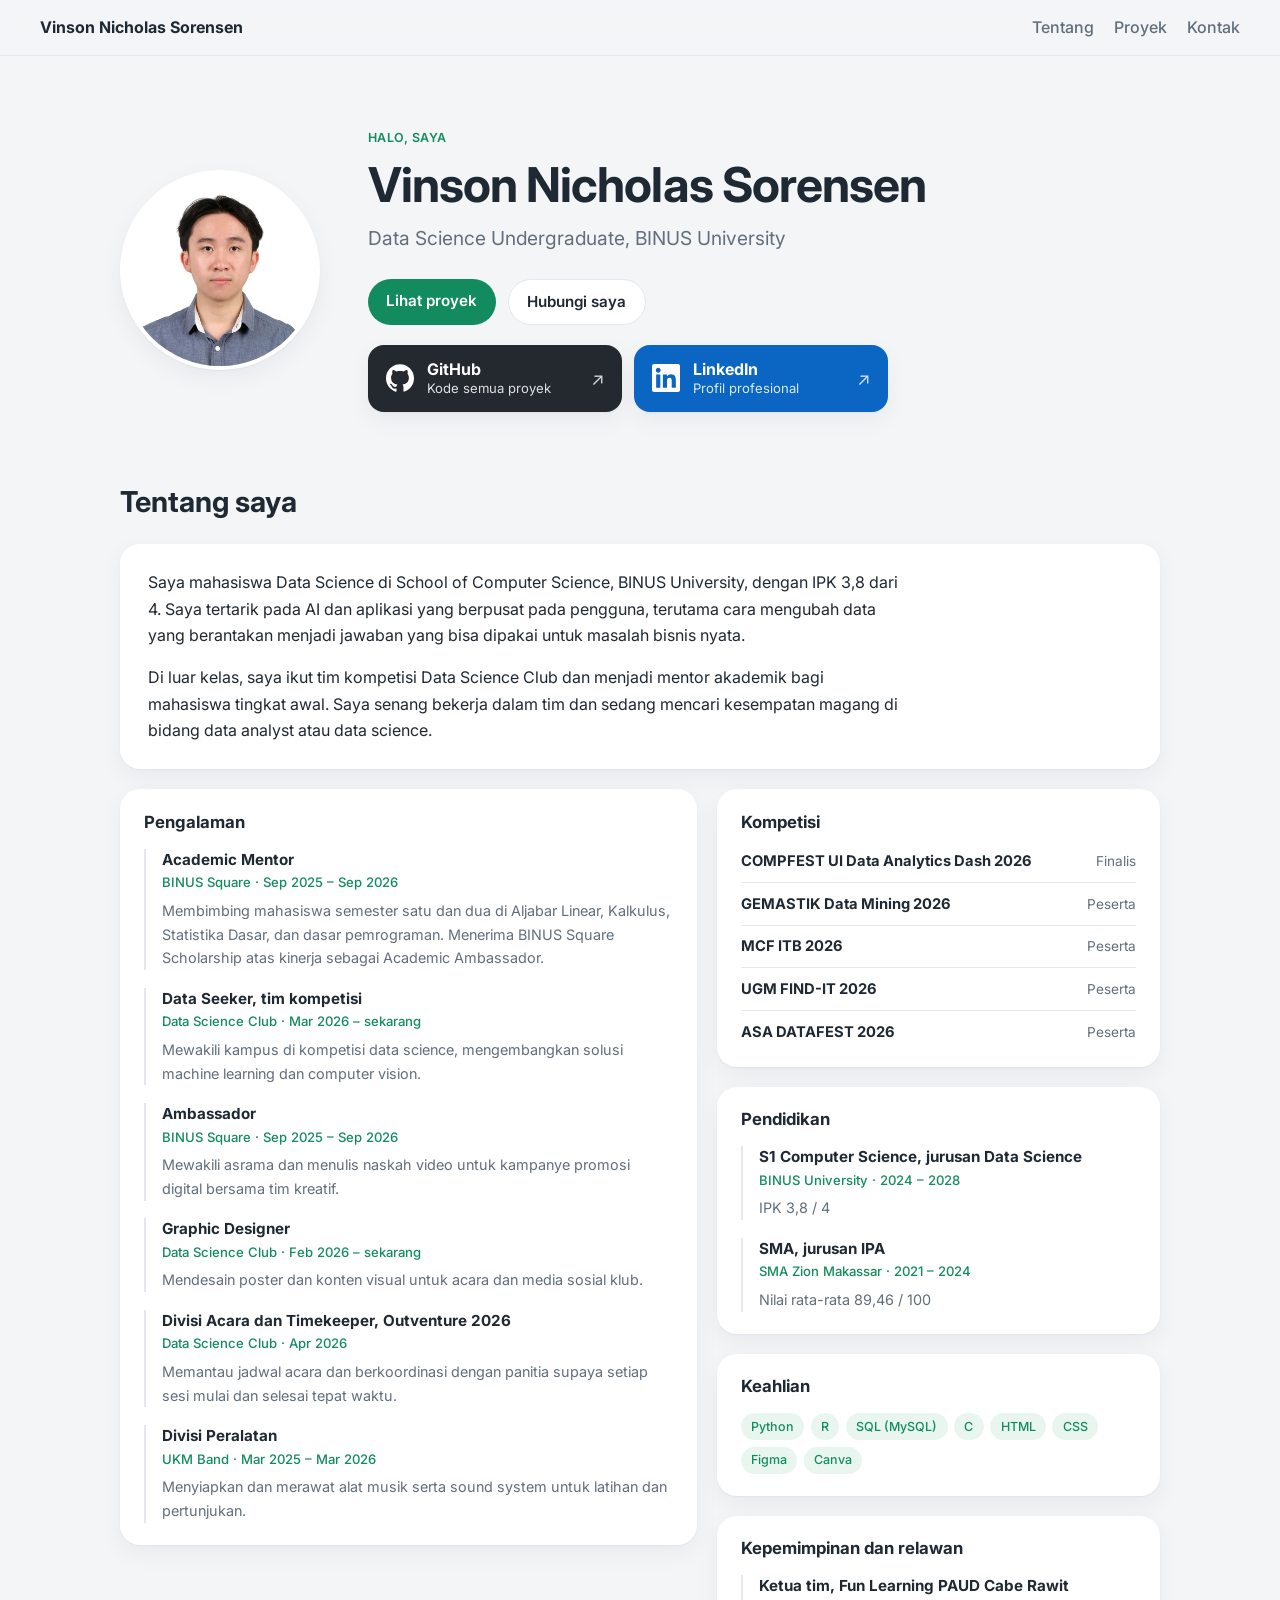
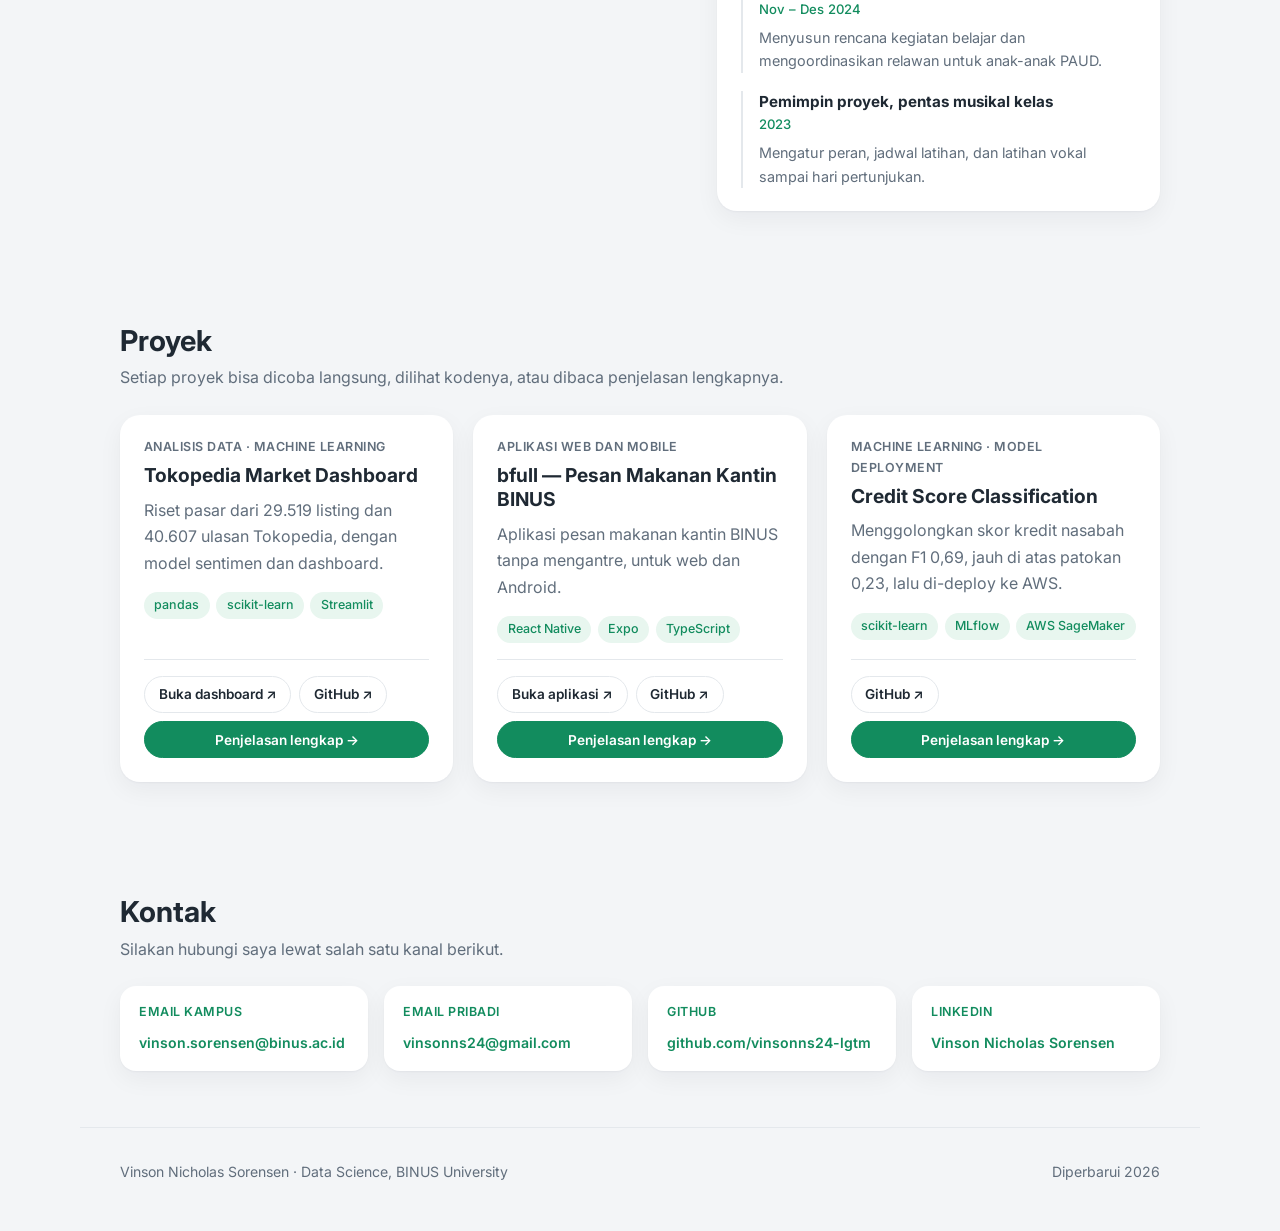
==== index.html @ 8e804954 "Pindahkan Tentang saya ke atas Proyek" ====
<!doctype html>
<html lang="id">
<head>
<meta charset="utf-8">
<meta name="viewport" content="width=device-width, initial-scale=1">
<title>Vinson Nicholas Sorensen — Portofolio Data Science</title>
<meta name="description" content="Portofolio Vinson Nicholas Sorensen, mahasiswa Data Science BINUS University. Kumpulan proyek analisis data, machine learning, dan dashboard.">
<link rel="preconnect" href="https://fonts.googleapis.com">
<link rel="preconnect" href="https://fonts.gstatic.com" crossorigin>
<link href="https://fonts.googleapis.com/css2?family=Inter:wght@400;500;600;700&display=swap" rel="stylesheet">
<link rel="stylesheet" href="styles.css">
</head>
<body>

<a class="lewati" href="#konten">Lewati ke konten utama</a>

<header class="header">
  <a class="header-nama" href="#konten">Vinson Nicholas Sorensen</a>
  <nav class="header-menu" aria-label="Menu utama">
    <a href="#tentang">Tentang</a>
    <a href="#proyek">Proyek</a>
    <a href="#kontak">Kontak</a>
  </nav>
  <!-- Kedua tombol ini muncul sendiri begitu file PDF-nya ada di folder assets.
       Selama filenya belum ada, tombolnya disembunyikan supaya tidak mengarah ke halaman error. -->
  <a class="tombol tombol-garis" data-cek-file href="assets/cv-vinson-nicholas-sorensen.pdf" download hidden>
    Unduh CV
  </a>
  <a class="tombol tombol-garis" data-cek-file href="assets/portofolio-vinson-nicholas-sorensen.pdf" download hidden>
    Unduh portofolio PDF
  </a>
</header>

<main id="konten">

  <section class="hero">
    <!-- Foto disimpan sebagai assets/foto-profil.jpg. Kalau filenya belum ada, gambar placeholder yang tampil. -->
    <img class="foto" src="assets/foto-profil.jpg" alt="Foto profil Vinson Nicholas Sorensen" width="200" height="200"
         onerror="this.onerror=null; this.src='assets/foto-profil.svg';">

    <div class="hero-teks">
      <p class="label-kecil">Halo, saya</p>
      <h1>Vinson Nicholas Sorensen</h1>
      <p class="hero-peran">Data Science Undergraduate, BINUS University</p>

      <div class="hero-aksi">
        <a class="tombol tombol-utama" href="#proyek">Lihat proyek</a>
        <a class="tombol tombol-garis" href="#kontak">Hubungi saya</a>
      </div>

      <div class="profil-sosial">
        <a class="sosial sosial-github" href="https://github.com/vinsonns24-lgtm" target="_blank" rel="noopener">
          <svg viewBox="0 0 24 24" aria-hidden="true"><path d="M12 .297c-6.63 0-12 5.373-12 12 0 5.303 3.438 9.8 8.205 11.385.6.113.82-.258.82-.577 0-.285-.01-1.04-.015-2.04-3.338.724-4.042-1.61-4.042-1.61C4.422 18.07 3.633 17.7 3.633 17.7c-1.087-.744.084-.729.084-.729 1.205.084 1.838 1.236 1.838 1.236 1.07 1.835 2.809 1.305 3.495.998.108-.776.417-1.305.76-1.605-2.665-.3-5.466-1.332-5.466-5.93 0-1.31.465-2.38 1.235-3.22-.135-.303-.54-1.523.105-3.176 0 0 1.005-.322 3.3 1.23.96-.267 1.98-.399 3-.405 1.02.006 2.04.138 3 .405 2.28-1.552 3.285-1.23 3.285-1.23.645 1.653.24 2.873.12 3.176.765.84 1.23 1.91 1.23 3.22 0 4.61-2.805 5.625-5.475 5.92.42.36.81 1.096.81 2.22 0 1.606-.015 2.896-.015 3.286 0 .315.21.69.825.57C20.565 22.092 24 17.592 24 12.297c0-6.627-5.373-12-12-12"/></svg>
          <span class="sosial-teks">
            <strong>GitHub</strong>
            <span>Kode semua proyek</span>
          </span>
          <span class="sosial-panah" aria-hidden="true">↗</span>
        </a>
        <a class="sosial sosial-linkedin" href="https://www.linkedin.com/in/vinson-nicholas-sorensen-231737326" target="_blank" rel="noopener">
          <svg viewBox="0 0 24 24" aria-hidden="true"><path d="M20.447 20.452h-3.554v-5.569c0-1.328-.027-3.037-1.852-3.037-1.853 0-2.136 1.445-2.136 2.939v5.667H9.351V9h3.414v1.561h.046c.477-.9 1.637-1.85 3.37-1.85 3.601 0 4.267 2.37 4.267 5.455v6.286zM5.337 7.433c-1.144 0-2.063-.926-2.063-2.065 0-1.138.92-2.063 2.063-2.063 1.14 0 2.064.925 2.064 2.063 0 1.139-.925 2.065-2.064 2.065zm1.782 13.019H3.555V9h3.564v11.452zM22.225 0H1.771C.792 0 0 .774 0 1.729v20.542C0 23.227.792 24 1.771 24h20.451C23.2 24 24 23.227 24 22.271V1.729C24 .774 23.2 0 22.222 0h.003z"/></svg>
          <span class="sosial-teks">
            <strong>LinkedIn</strong>
            <span>Profil profesional</span>
          </span>
          <span class="sosial-panah" aria-hidden="true">↗</span>
        </a>
      </div>
    </div>
  </section>

  <section id="tentang" class="bagian">
    <div class="bagian-judul">
      <h2>Tentang saya</h2>
    </div>
    <div class="tentang">
      <p>
        Saya mahasiswa Data Science di School of Computer Science, BINUS University, dengan IPK 3,8 dari 4.
        Saya tertarik pada AI dan aplikasi yang berpusat pada pengguna, terutama cara mengubah data yang
        berantakan menjadi jawaban yang bisa dipakai untuk masalah bisnis nyata.
      </p>
      <p>
        Di luar kelas, saya ikut tim kompetisi Data Science Club dan menjadi mentor akademik bagi mahasiswa
        tingkat awal. Saya senang bekerja dalam tim dan sedang mencari kesempatan magang di bidang
        data analyst atau data science.
      </p>
    </div>

    <div class="profil-grid">

      <div class="profil-blok">
        <h3>Pengalaman</h3>
        <ul class="riwayat">
          <li>
            <strong>Academic Mentor</strong>
            <span class="riwayat-tempat">BINUS Square · Sep 2025 – Sep 2026</span>
            <p>Membimbing mahasiswa semester satu dan dua di Aljabar Linear, Kalkulus, Statistika Dasar, dan dasar pemrograman. Menerima BINUS Square Scholarship atas kinerja sebagai Academic Ambassador.</p>
          </li>
          <li>
            <strong>Data Seeker, tim kompetisi</strong>
            <span class="riwayat-tempat">Data Science Club · Mar 2026 – sekarang</span>
            <p>Mewakili kampus di kompetisi data science, mengembangkan solusi machine learning dan computer vision.</p>
          </li>
          <li>
            <strong>Ambassador</strong>
            <span class="riwayat-tempat">BINUS Square · Sep 2025 – Sep 2026</span>
            <p>Mewakili asrama dan menulis naskah video untuk kampanye promosi digital bersama tim kreatif.</p>
          </li>
          <li>
            <strong>Graphic Designer</strong>
            <span class="riwayat-tempat">Data Science Club · Feb 2026 – sekarang</span>
            <p>Mendesain poster dan konten visual untuk acara dan media sosial klub.</p>
          </li>
          <li>
            <strong>Divisi Acara dan Timekeeper, Outventure 2026</strong>
            <span class="riwayat-tempat">Data Science Club · Apr 2026</span>
            <p>Memantau jadwal acara dan berkoordinasi dengan panitia supaya setiap sesi mulai dan selesai tepat waktu.</p>
          </li>
          <li>
            <strong>Divisi Peralatan</strong>
            <span class="riwayat-tempat">UKM Band · Mar 2025 – Mar 2026</span>
            <p>Menyiapkan dan merawat alat musik serta sound system untuk latihan dan pertunjukan.</p>
          </li>
        </ul>
      </div>

      <div class="profil-kolom">

        <div class="profil-blok">
          <h3>Kompetisi</h3>
          <ul class="daftar-ringkas">
            <li><strong>COMPFEST UI Data Analytics Dash 2026</strong><span>Finalis</span></li>
            <li><strong>GEMASTIK Data Mining 2026</strong><span>Peserta</span></li>
            <li><strong>MCF ITB 2026</strong><span>Peserta</span></li>
            <li><strong>UGM FIND-IT 2026</strong><span>Peserta</span></li>
            <li><strong>ASA DATAFEST 2026</strong><span>Peserta</span></li>
          </ul>
        </div>

        <div class="profil-blok">
          <h3>Pendidikan</h3>
          <ul class="riwayat">
            <li>
              <strong>S1 Computer Science, jurusan Data Science</strong>
              <span class="riwayat-tempat">BINUS University · 2024 – 2028</span>
              <p>IPK 3,8 / 4</p>
            </li>
            <li>
              <strong>SMA, jurusan IPA</strong>
              <span class="riwayat-tempat">SMA Zion Makassar · 2021 – 2024</span>
              <p>Nilai rata-rata 89,46 / 100</p>
            </li>
          </ul>
        </div>

        <div class="profil-blok">
          <h3>Keahlian</h3>
          <ul class="tag">
            <li>Python</li><li>R</li><li>SQL (MySQL)</li><li>C</li><li>HTML</li><li>CSS</li><li>Figma</li><li>Canva</li>
          </ul>
        </div>

        <div class="profil-blok">
          <h3>Kepemimpinan dan relawan</h3>
          <ul class="riwayat">
            <li>
              <strong>Ketua tim, Fun Learning PAUD Cabe Rawit</strong>
              <span class="riwayat-tempat">Nov – Des 2024</span>
              <p>Menyusun rencana kegiatan belajar dan mengoordinasikan relawan untuk anak-anak PAUD.</p>
            </li>
            <li>
              <strong>Pemimpin proyek, pentas musikal kelas</strong>
              <span class="riwayat-tempat">2023</span>
              <p>Mengatur peran, jadwal latihan, dan latihan vokal sampai hari pertunjukan.</p>
            </li>
          </ul>
        </div>

      </div>
    </div>
  </section>

  <section id="proyek" class="bagian">
    <div class="bagian-judul">
      <h2>Proyek</h2>
      <p>Setiap proyek bisa dicoba langsung, dilihat kodenya, atau dibaca penjelasan lengkapnya.</p>
    </div>

    <div class="kartu-grid">

      <article class="kartu">
        <p class="label-kecil">Analisis data · Machine learning</p>
        <h3><a href="proyek/tokopedia.html">Tokopedia Market Dashboard</a></h3>
        <p>Riset pasar dari 29.519 listing dan 40.607 ulasan Tokopedia, dengan model sentimen dan dashboard.</p>
        <ul class="tag">
          <li>pandas</li><li>scikit-learn</li><li>Streamlit</li>
        </ul>
        <ul class="kartu-aksi">
          <li><a href="https://tokopedia-market-dashboard.streamlit.app/" target="_blank" rel="noopener">Buka dashboard ↗</a></li>
          <li><a href="https://github.com/vinsonns24-lgtm/Tokopedia-Market-Dashboard" target="_blank" rel="noopener">GitHub ↗</a></li>
          <li><a class="aksi-detail" href="proyek/tokopedia.html">Penjelasan lengkap →</a></li>
        </ul>
      </article>

      <article class="kartu">
        <p class="label-kecil">Aplikasi web dan mobile</p>
        <h3><a href="proyek/bfull.html">bfull — Pesan Makanan Kantin BINUS</a></h3>
        <p>Aplikasi pesan makanan kantin BINUS tanpa mengantre, untuk web dan Android.</p>
        <ul class="tag">
          <li>React Native</li><li>Expo</li><li>TypeScript</li>
        </ul>
        <ul class="kartu-aksi">
          <li><a href="https://bfull-master.vercel.app/" target="_blank" rel="noopener">Buka aplikasi ↗</a></li>
          <li><a href="https://github.com/vinsonns24-lgtm/bfull-master" target="_blank" rel="noopener">GitHub ↗</a></li>
          <li><a class="aksi-detail" href="proyek/bfull.html">Penjelasan lengkap →</a></li>
        </ul>
      </article>

      <article class="kartu">
        <p class="label-kecil">Machine learning · Model deployment</p>
        <h3><a href="proyek/credit-score.html">Credit Score Classification</a></h3>
        <p>Menggolongkan skor kredit nasabah dengan F1 0,69, jauh di atas patokan 0,23, lalu di-deploy ke AWS.</p>
        <ul class="tag">
          <li>scikit-learn</li><li>MLflow</li><li>AWS SageMaker</li>
        </ul>
        <!-- Belum ada demo online. Kalau nanti ada, tambahkan <li> "Buka aplikasi ↗" di urutan pertama. -->
        <ul class="kartu-aksi">
          <li><a href="https://github.com/vinsonns24-lgtm/credit-score-classification" target="_blank" rel="noopener">GitHub ↗</a></li>
          <li><a class="aksi-detail" href="proyek/credit-score.html">Penjelasan lengkap →</a></li>
        </ul>
      </article>

    </div>
  </section>

  <section id="kontak" class="bagian">
    <div class="bagian-judul">
      <h2>Kontak</h2>
      <p>Silakan hubungi saya lewat salah satu kanal berikut.</p>
    </div>
    <ul class="kontak-daftar">
      <li>
        <span class="label-kecil">Email kampus</span>
        <a href="mailto:vinson.sorensen@binus.ac.id">vinson.sorensen@binus.ac.id</a>
      </li>
      <li>
        <span class="label-kecil">Email pribadi</span>
        <a href="mailto:vinsonns24@gmail.com">vinsonns24@gmail.com</a>
      </li>
      <li>
        <span class="label-kecil">GitHub</span>
        <a href="https://github.com/vinsonns24-lgtm" target="_blank" rel="noopener">github.com/vinsonns24-lgtm</a>
      </li>
      <li>
        <span class="label-kecil">LinkedIn</span>
        <a href="https://www.linkedin.com/in/vinson-nicholas-sorensen-231737326" target="_blank" rel="noopener">Vinson Nicholas Sorensen</a>
      </li>
    </ul>
  </section>

</main>

<footer class="footer">
  <p>Vinson Nicholas Sorensen · Data Science, BINUS University</p>
  <p>Diperbarui <span id="tahun">2026</span></p>
</footer>

<script src="script.js"></script>
</body>
</html>
---- styles.css ----
:root {
  --hijau: #1baf7a;
  --hijau-tua: #128c5e;
  --latar: #f3f5f7;
  --kartu: #ffffff;
  --teks: #1f2933;
  --teks-lembut: #616e7c;
  --garis: #e4e8ec;
  --bayangan: 0 1px 2px rgba(16, 24, 40, 0.04), 0 8px 24px rgba(16, 24, 40, 0.05);
  --lebar: 1120px;
}

* { box-sizing: border-box; }

/* Atribut hidden harus mengalahkan display dari kelas, misalnya pada tombol unduh */
[hidden] { display: none !important; }

body {
  margin: 0;
  background: var(--latar);
  color: var(--teks);
  font-family: Inter, system-ui, -apple-system, "Segoe UI", sans-serif;
  font-size: 16px;
  line-height: 1.65;
  -webkit-font-smoothing: antialiased;
}

h1, h2, h3 { line-height: 1.25; margin: 0; overflow-wrap: break-word; }
p { margin: 0 0 1rem; }
img { max-width: 100%; display: block; }

a { color: var(--hijau-tua); }
a:focus-visible,
.tombol:focus-visible { outline: 3px solid var(--hijau); outline-offset: 3px; border-radius: 6px; }

.lewati {
  position: absolute;
  left: -9999px;
  background: var(--kartu);
  padding: 0.6rem 1rem;
  border-radius: 999px;
}
.lewati:focus { left: 1rem; top: 1rem; z-index: 10; }

.label-kecil {
  font-size: 0.78rem;
  font-weight: 600;
  letter-spacing: 0.04em;
  text-transform: uppercase;
  color: var(--hijau-tua);
  margin: 0 0 0.35rem;
}

/* ---------------------------------------------------------------- header */
.header {
  position: sticky;
  top: 0;
  z-index: 5;
  display: flex;
  flex-wrap: wrap;
  align-items: center;
  gap: 1rem;
  padding: 0.9rem clamp(1rem, 4vw, 2.5rem);
  background: rgba(243, 245, 247, 0.88);
  backdrop-filter: blur(8px);
  border-bottom: 1px solid var(--garis);
}

.header-nama {
  font-weight: 700;
  text-decoration: none;
  color: var(--teks);
  margin-right: auto;
}

.header-menu { display: flex; gap: 1.25rem; }
.header-menu a {
  color: var(--teks-lembut);
  text-decoration: none;
  font-weight: 500;
}
.header-menu a:hover { color: var(--hijau-tua); }

/* ---------------------------------------------------------------- tombol */
.tombol {
  display: inline-block;
  padding: 0.6rem 1.15rem;
  border-radius: 999px;
  font-weight: 600;
  font-size: 0.95rem;
  text-decoration: none;
  transition: transform 0.15s ease, background 0.15s ease;
}
.tombol:hover { transform: translateY(-1px); }

.tombol-utama { background: var(--hijau-tua); color: #ffffff; }
.tombol-utama:hover { background: #0f7850; }

.tombol-garis {
  background: var(--kartu);
  color: var(--teks);
  border: 1px solid var(--garis);
}
.tombol-garis:hover { border-color: var(--hijau); color: var(--hijau-tua); }

/* ---------------------------------------------------------------- hero */
/* Foto di kiri, perkenalan singkat dan tautan di kanan */
.hero {
  max-width: var(--lebar);
  margin: 0 auto;
  padding: clamp(2.5rem, 6vw, 4.5rem) clamp(1rem, 4vw, 2.5rem) 1rem;
  display: grid;
  grid-template-columns: auto minmax(0, 1fr);
  gap: clamp(1.5rem, 4vw, 3rem);
  align-items: center;
}

.hero h1 {
  font-size: clamp(2rem, 4.5vw, 3rem);
  letter-spacing: -0.02em;
}
.hero .label-kecil { margin-bottom: 0.4rem; }

.hero-peran {
  font-size: clamp(1.05rem, 2vw, 1.2rem);
  color: var(--teks-lembut);
  margin: 0.5rem 0 1.5rem;
}

/* Dipakai di pembuka halaman detail proyek */
.paragraf-besar {
  font-size: 1.05rem;
  color: var(--teks-lembut);
  max-width: 46ch;
}

.hero-aksi { display: flex; flex-wrap: wrap; gap: 0.75rem; margin-bottom: 1.25rem; }

/* Foto kecil dan bulat. object-position menjaga wajah tetap di tengah lingkaran
   untuk foto potret yang kepalanya ada di sepertiga atas. */
.foto {
  width: 200px;
  height: auto;
  aspect-ratio: 1 / 1;
  object-fit: cover;
  object-position: 50% 10%;
  border-radius: 50%;
  border: 4px solid var(--kartu);
  background: var(--kartu);
  box-shadow: var(--bayangan);
}

/* Kartu GitHub dan LinkedIn dengan warna khas masing-masing */
.profil-sosial {
  display: grid;
  grid-template-columns: repeat(auto-fit, minmax(min(100%, 220px), 1fr));
  gap: 0.75rem;
  max-width: 520px;
}
.sosial {
  display: flex;
  align-items: center;
  gap: 0.85rem;
  padding: 0.9rem 1.1rem;
  border-radius: 16px;
  color: #ffffff;
  text-decoration: none;
  box-shadow: var(--bayangan);
  transition: transform 0.15s ease, filter 0.15s ease;
}
.sosial:hover { transform: translateY(-2px); filter: brightness(1.12); }
.sosial:focus-visible { outline: 3px solid var(--hijau); outline-offset: 3px; }
.sosial-github { background: #24292f; }
.sosial-linkedin { background: #0a66c2; }
.sosial svg { width: 28px; height: 28px; flex: none; fill: currentColor; }
.sosial-teks { display: flex; flex-direction: column; min-width: 0; line-height: 1.3; }
.sosial-teks strong { font-size: 1rem; }
.sosial-teks span { font-size: 0.82rem; opacity: 0.85; overflow: hidden; text-overflow: ellipsis; white-space: nowrap; }
.sosial-panah { margin-left: auto; font-size: 1.1rem; opacity: 0.8; }

/* ---------------------------------------------------------------- bagian */
.bagian {
  max-width: var(--lebar);
  margin: 0 auto;
  padding: clamp(2rem, 5vw, 3.5rem) clamp(1rem, 4vw, 2.5rem);
}

.bagian-judul { margin-bottom: 1.5rem; }
.bagian-judul h2 { font-size: clamp(1.4rem, 3vw, 1.8rem); }
.bagian-judul p { color: var(--teks-lembut); margin: 0.35rem 0 0; }

/* ---------------------------------------------------------------- kartu proyek */
.kartu-grid {
  display: grid;
  grid-template-columns: repeat(auto-fill, minmax(min(100%, 280px), 1fr));
  gap: 1.25rem;
}

/* Kartu dibuat kolom supaya tombol aksi selalu di dasar kartu,
   sejajar antar kartu dalam satu baris */
.kartu {
  display: flex;
  flex-direction: column;
  background: var(--kartu);
  border-radius: 20px;
  padding: 1.4rem 1.5rem 1.5rem;
  box-shadow: var(--bayangan);
}

.kartu h3 { font-size: 1.2rem; margin-bottom: 0.6rem; }
.kartu h3 a { color: var(--teks); text-decoration: none; }
.kartu h3 a:hover { color: var(--hijau-tua); text-decoration: underline; }

.kartu p { color: var(--teks-lembut); }

.poin { margin: 0 0 1rem; padding-left: 1.1rem; color: var(--teks-lembut); }
.poin li { margin-bottom: 0.35rem; }

.tag {
  display: flex;
  flex-wrap: wrap;
  gap: 0.4rem;
  list-style: none;
  padding: 0;
  margin: 0 0 1rem;
}
.tag li {
  font-size: 0.78rem;
  font-weight: 500;
  color: var(--hijau-tua);
  background: #e8f6ef;
  border-radius: 999px;
  padding: 0.2rem 0.65rem;
}

/* Tiga pilihan di dasar kartu: demo, GitHub, dan penjelasan lengkap */
.kartu-aksi {
  list-style: none;
  padding: 1rem 0 0;
  margin: auto 0 0;
  border-top: 1px solid var(--garis);
  display: flex;
  flex-wrap: wrap;
  gap: 0.5rem;
}
.kartu-aksi a {
  display: inline-block;
  padding: 0.4rem 0.85rem;
  border-radius: 999px;
  border: 1px solid var(--garis);
  background: var(--kartu);
  color: var(--teks);
  font-size: 0.85rem;
  font-weight: 600;
  text-decoration: none;
  transition: border-color 0.15s ease, color 0.15s ease, background 0.15s ease;
}
.kartu-aksi a:hover { border-color: var(--hijau); color: var(--hijau-tua); }
/* Penjelasan lengkap selalu satu baris penuh di paling bawah, supaya posisinya sama di semua kartu */
.kartu-aksi li:has(.aksi-detail) { flex-basis: 100%; }
.kartu-aksi .aksi-detail { display: block; text-align: center; background: var(--hijau-tua); border-color: var(--hijau-tua); color: #ffffff; }
.kartu-aksi .aksi-detail:hover { background: #0f7850; color: #ffffff; }

.kartu-kosong {
  background: transparent;
  border: 1.5px dashed #ccd4dc;
  box-shadow: none;
}
.kartu-kosong:hover { transform: none; box-shadow: none; }

/* ---------------------------------------------------------------- tentang & kontak */
.tentang {
  background: var(--kartu);
  border-radius: 20px;
  padding: 1.6rem 1.75rem;
  box-shadow: var(--bayangan);
}
.tentang p { max-width: 75ch; }
.tentang p:last-child { margin-bottom: 0; }

/* Isi CV di bawah paragraf tentang: pengalaman di kiri, sisanya di kanan */
.profil-grid {
  display: grid;
  grid-template-columns: minmax(0, 1.3fr) minmax(0, 1fr);
  gap: 1.25rem;
  margin-top: 1.25rem;
  align-items: start;
}
.profil-kolom { display: grid; gap: 1.25rem; }

.profil-blok {
  background: var(--kartu);
  border-radius: 20px;
  padding: 1.4rem 1.5rem;
  box-shadow: var(--bayangan);
}
.profil-blok h3 { font-size: 1.05rem; margin-bottom: 1rem; }
.profil-blok .tag { margin: 0; }

.riwayat { list-style: none; padding: 0; margin: 0; }
.riwayat li { padding-left: 1rem; border-left: 2px solid var(--garis); }
.riwayat li + li { margin-top: 1.1rem; }
.riwayat strong { display: block; font-size: 0.95rem; line-height: 1.4; }
.riwayat-tempat { display: block; font-size: 0.82rem; color: var(--hijau-tua); font-weight: 500; margin: 0.15rem 0 0.3rem; }
.riwayat p { margin: 0; font-size: 0.9rem; color: var(--teks-lembut); }

.daftar-ringkas { list-style: none; padding: 0; margin: 0; }
.daftar-ringkas li {
  display: flex;
  justify-content: space-between;
  align-items: baseline;
  gap: 1rem;
  padding: 0.55rem 0;
  border-bottom: 1px solid var(--garis);
  font-size: 0.92rem;
}
.daftar-ringkas li:first-child { padding-top: 0; }
.daftar-ringkas li:last-child { border-bottom: none; padding-bottom: 0; }
.daftar-ringkas span { color: var(--teks-lembut); font-size: 0.85rem; white-space: nowrap; }

.kontak-daftar {
  display: grid;
  grid-template-columns: repeat(auto-fit, minmax(248px, 1fr));
  gap: 1rem;
  list-style: none;
  padding: 0;
  margin: 0;
}
.kontak-daftar li {
  background: var(--kartu);
  border-radius: 16px;
  padding: 1rem 1.2rem;
  box-shadow: var(--bayangan);
}
.kontak-daftar .label-kecil { display: block; }
.kontak-daftar a { font-weight: 600; font-size: 0.88rem; text-decoration: none; word-break: break-word; }
.kontak-daftar a:hover { text-decoration: underline; }

/* ---------------------------------------------------------------- halaman detail proyek */
.detail {
  max-width: 780px;
  margin: 0 auto;
  padding: clamp(1.5rem, 5vw, 3rem) clamp(1rem, 4vw, 2.5rem) 2rem;
}

.detail h1 {
  font-size: clamp(1.8rem, 4.5vw, 2.6rem);
  letter-spacing: -0.02em;
  margin-bottom: 0.9rem;
}
.detail .paragraf-besar { max-width: none; }

.kembali {
  display: inline-block;
  margin-bottom: 1.5rem;
  font-weight: 600;
  text-decoration: none;
}
.kembali:hover { text-decoration: underline; }
.detail > .kembali:last-child { margin: 1rem 0 0; }

.detail-tautan { display: flex; flex-wrap: wrap; gap: 0.75rem; margin: 1.25rem 0 0.75rem; }
.detail-tautan + :not(.catatan-kecil) { margin-top: 1.75rem; }
.detail-tautan + .catatan-kecil { margin-bottom: 1.75rem; }

.gambar { margin: 1.5rem 0; }
.gambar img {
  width: 100%;
  height: auto;
  border-radius: 14px;
  border: 1px solid var(--garis);
  box-shadow: var(--bayangan);
}
.gambar figcaption { margin-top: 0.6rem; font-size: 0.85rem; color: var(--teks-lembut); }

.angka-kunci {
  display: grid;
  grid-template-columns: repeat(auto-fit, minmax(140px, 1fr));
  gap: 0.75rem;
  list-style: none;
  padding: 0;
  margin: 0 0 1rem;
}
.angka-kunci li {
  background: var(--kartu);
  border-radius: 14px;
  padding: 0.9rem 1rem;
  box-shadow: var(--bayangan);
}
.angka-kunci strong { display: block; font-size: 1.5rem; line-height: 1.2; }
.angka-kunci span { font-size: 0.85rem; color: var(--teks-lembut); }

.detail-bagian { margin-top: 2.5rem; }
.detail-bagian h2 { font-size: clamp(1.3rem, 3vw, 1.6rem); margin-bottom: 0.8rem; }
.detail-bagian p,
.detail-bagian .poin { color: var(--teks); }

code {
  font-family: ui-monospace, "Cascadia Code", Consolas, monospace;
  font-size: 0.88em;
  background: #e9edf1;
  border-radius: 5px;
  padding: 0.1em 0.35em;
  overflow-wrap: anywhere;
}

/* Tabel boleh digeser ke samping di layar kecil, tanpa membuat seluruh halaman ikut bergeser */
.tabel-bungkus {
  overflow-x: auto;
  margin: 0 0 1.25rem;
  background: var(--kartu);
  border-radius: 14px;
  box-shadow: var(--bayangan);
}
table { width: 100%; border-collapse: collapse; font-size: 0.93rem; }
/* Tabel tiga kolom ke atas dijaga tetap lebar, lalu digeser ke samping di layar kecil */
table:has(th:nth-child(3)) { min-width: 34rem; }
th, td { text-align: left; padding: 0.65rem 1rem; border-bottom: 1px solid var(--garis); vertical-align: top; }
th { font-size: 0.8rem; font-weight: 600; color: var(--teks-lembut); background: #f8fafb; }
tbody tr:last-child td { border-bottom: none; }
.angka { text-align: right; font-variant-numeric: tabular-nums; white-space: nowrap; }
.baris-utama td { font-weight: 700; background: #e8f6ef; }

.catatan-kecil { font-size: 0.88rem; color: var(--teks-lembut) !important; }

/* Alur pipeline: langkah bernomor yang tersambung garis */
.alur {
  list-style: none;
  counter-reset: langkah;
  padding: 0;
  margin: 0;
}
.alur li {
  counter-increment: langkah;
  position: relative;
  padding: 0 0 1.1rem 3rem;
}
.alur li::before {
  content: counter(langkah);
  position: absolute;
  left: 0;
  top: 0;
  width: 2rem;
  height: 2rem;
  border-radius: 50%;
  background: var(--hijau-tua);
  color: #ffffff;
  font-weight: 700;
  font-size: 0.9rem;
  display: grid;
  place-items: center;
}
.alur li:not(:last-child)::after {
  content: "";
  position: absolute;
  left: calc(1rem - 1px);
  top: 2.2rem;
  bottom: 0.2rem;
  width: 2px;
  background: var(--garis);
}
.alur strong { display: block; line-height: 2rem; }
.alur span { color: var(--teks-lembut); }

.keputusan {
  background: var(--kartu);
  border-radius: 16px;
  border-left: 4px solid var(--hijau);
  padding: 1.1rem 1.3rem 0.3rem;
  margin-bottom: 1rem;
  box-shadow: var(--bayangan);
}
.keputusan h3 { font-size: 1.05rem; margin-bottom: 0.5rem; }

.detail-tag { margin-top: 2.5rem; }

/* ---------------------------------------------------------------- footer */
.footer {
  max-width: var(--lebar);
  margin: 0 auto;
  padding: 2rem clamp(1rem, 4vw, 2.5rem) 3rem;
  display: flex;
  flex-wrap: wrap;
  justify-content: space-between;
  gap: 0.5rem;
  color: var(--teks-lembut);
  font-size: 0.88rem;
  border-top: 1px solid var(--garis);
}
.footer p { margin: 0; }

/* ---------------------------------------------------------------- layar kecil */
@media (max-width: 820px) {
  /* minmax(0, 1fr) supaya kolom boleh menyusut mengikuti lebar layar */
  .hero { grid-template-columns: minmax(0, 1fr); }
  .hero-teks { min-width: 0; }
  .foto { justify-self: start; }
  .foto { width: 130px; }
  .profil-grid { grid-template-columns: minmax(0, 1fr); }
  .header { gap: 0.6rem; }
  .header-nama { width: 100%; }
}

@media (prefers-reduced-motion: reduce) {
  * { transition: none !important; }
}
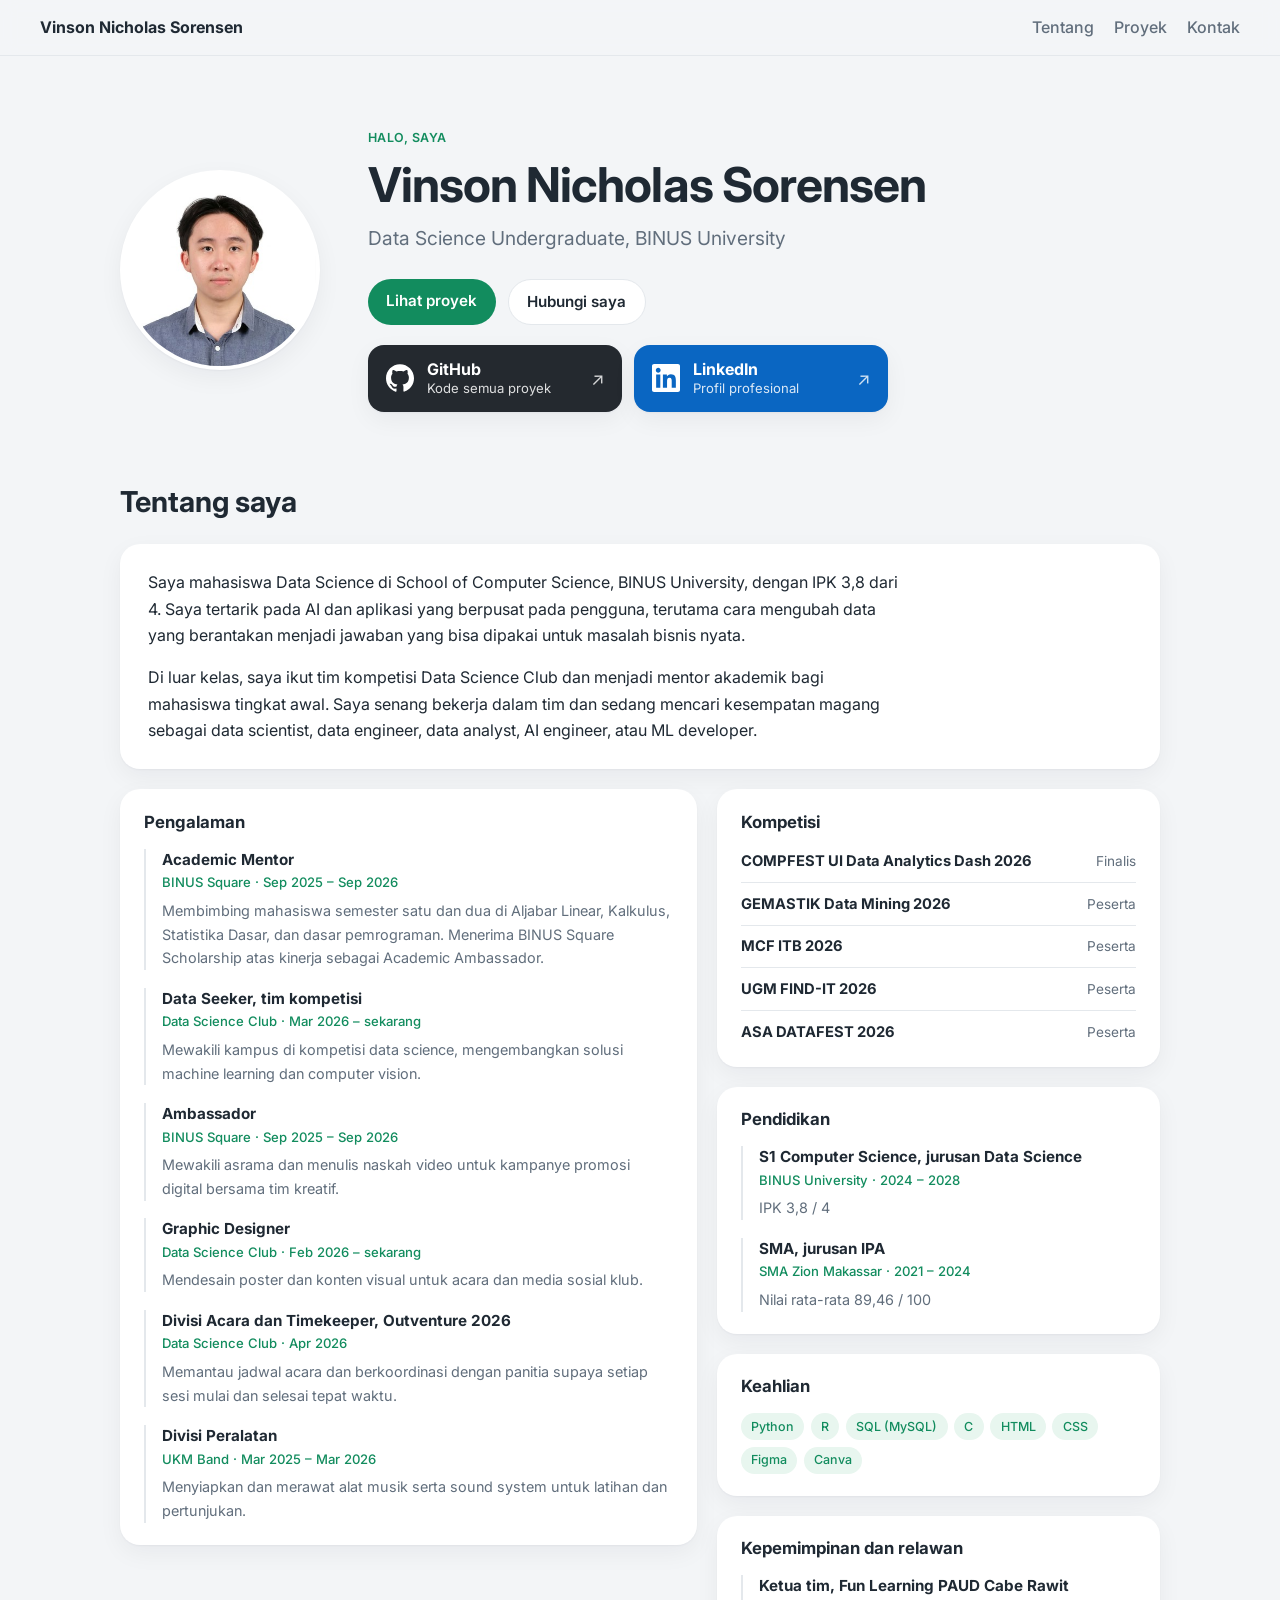
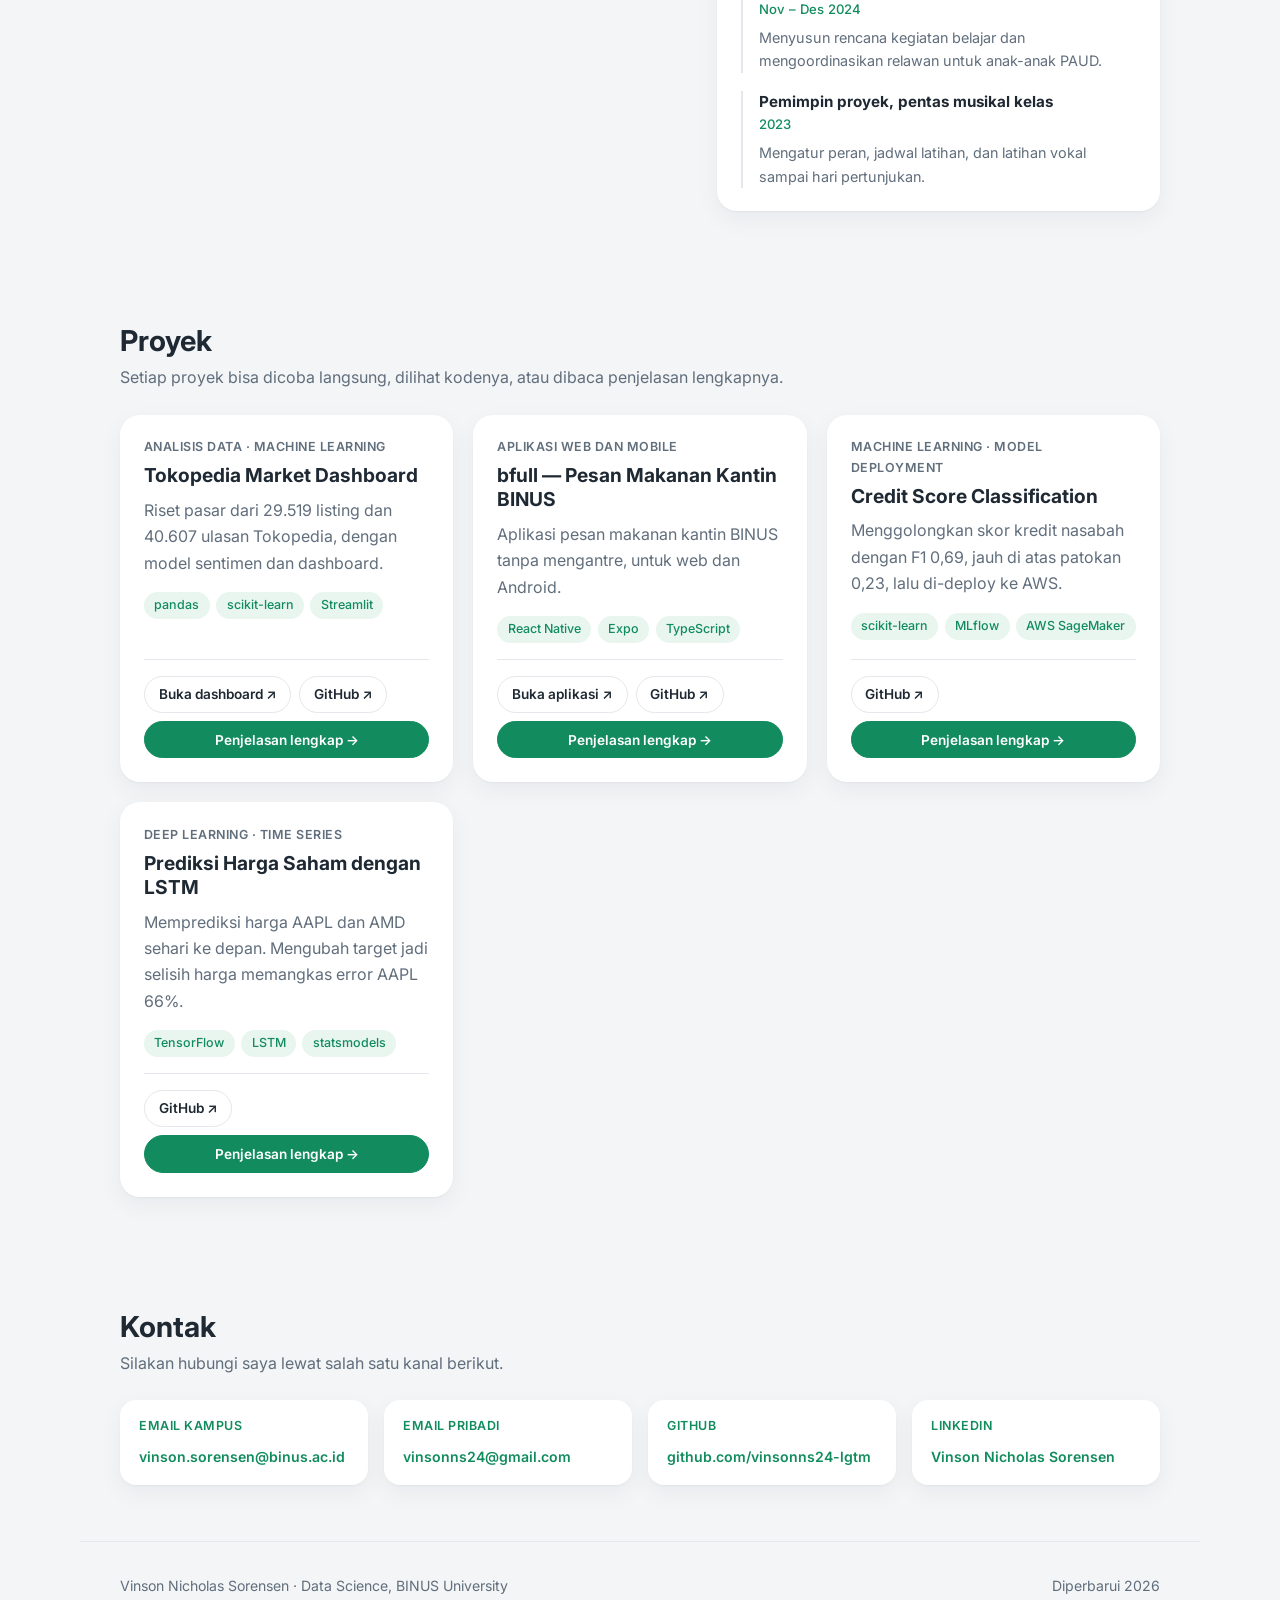
==== commit f83cf717: "Tambah proyek Prediksi Harga Saham dengan LSTM dan perbarui minat karier" ====
--- a/index.html
+++ b/index.html
@@ -81,8 +81,8 @@
       </p>
       <p>
         Di luar kelas, saya ikut tim kompetisi Data Science Club dan menjadi mentor akademik bagi mahasiswa
-        tingkat awal. Saya senang bekerja dalam tim dan sedang mencari kesempatan magang di bidang
-        data analyst atau data science.
+        tingkat awal. Saya senang bekerja dalam tim dan sedang mencari kesempatan magang sebagai
+        data scientist, data engineer, data analyst, AI engineer, atau ML developer.
       </p>
     </div>
 
@@ -230,6 +230,19 @@
         </ul>
       </article>
 
+      <article class="kartu">
+        <p class="label-kecil">Deep learning · Time series</p>
+        <h3><a href="proyek/prediksi-saham.html">Prediksi Harga Saham dengan LSTM</a></h3>
+        <p>Memprediksi harga AAPL dan AMD sehari ke depan. Mengubah target jadi selisih harga memangkas error AAPL 66%.</p>
+        <ul class="tag">
+          <li>TensorFlow</li><li>LSTM</li><li>statsmodels</li>
+        </ul>
+        <ul class="kartu-aksi">
+          <li><a href="https://github.com/vinsonns24-lgtm/LSTM-StockPrediction" target="_blank" rel="noopener">GitHub ↗</a></li>
+          <li><a class="aksi-detail" href="proyek/prediksi-saham.html">Penjelasan lengkap →</a></li>
+        </ul>
+      </article>
+
     </div>
   </section>
 
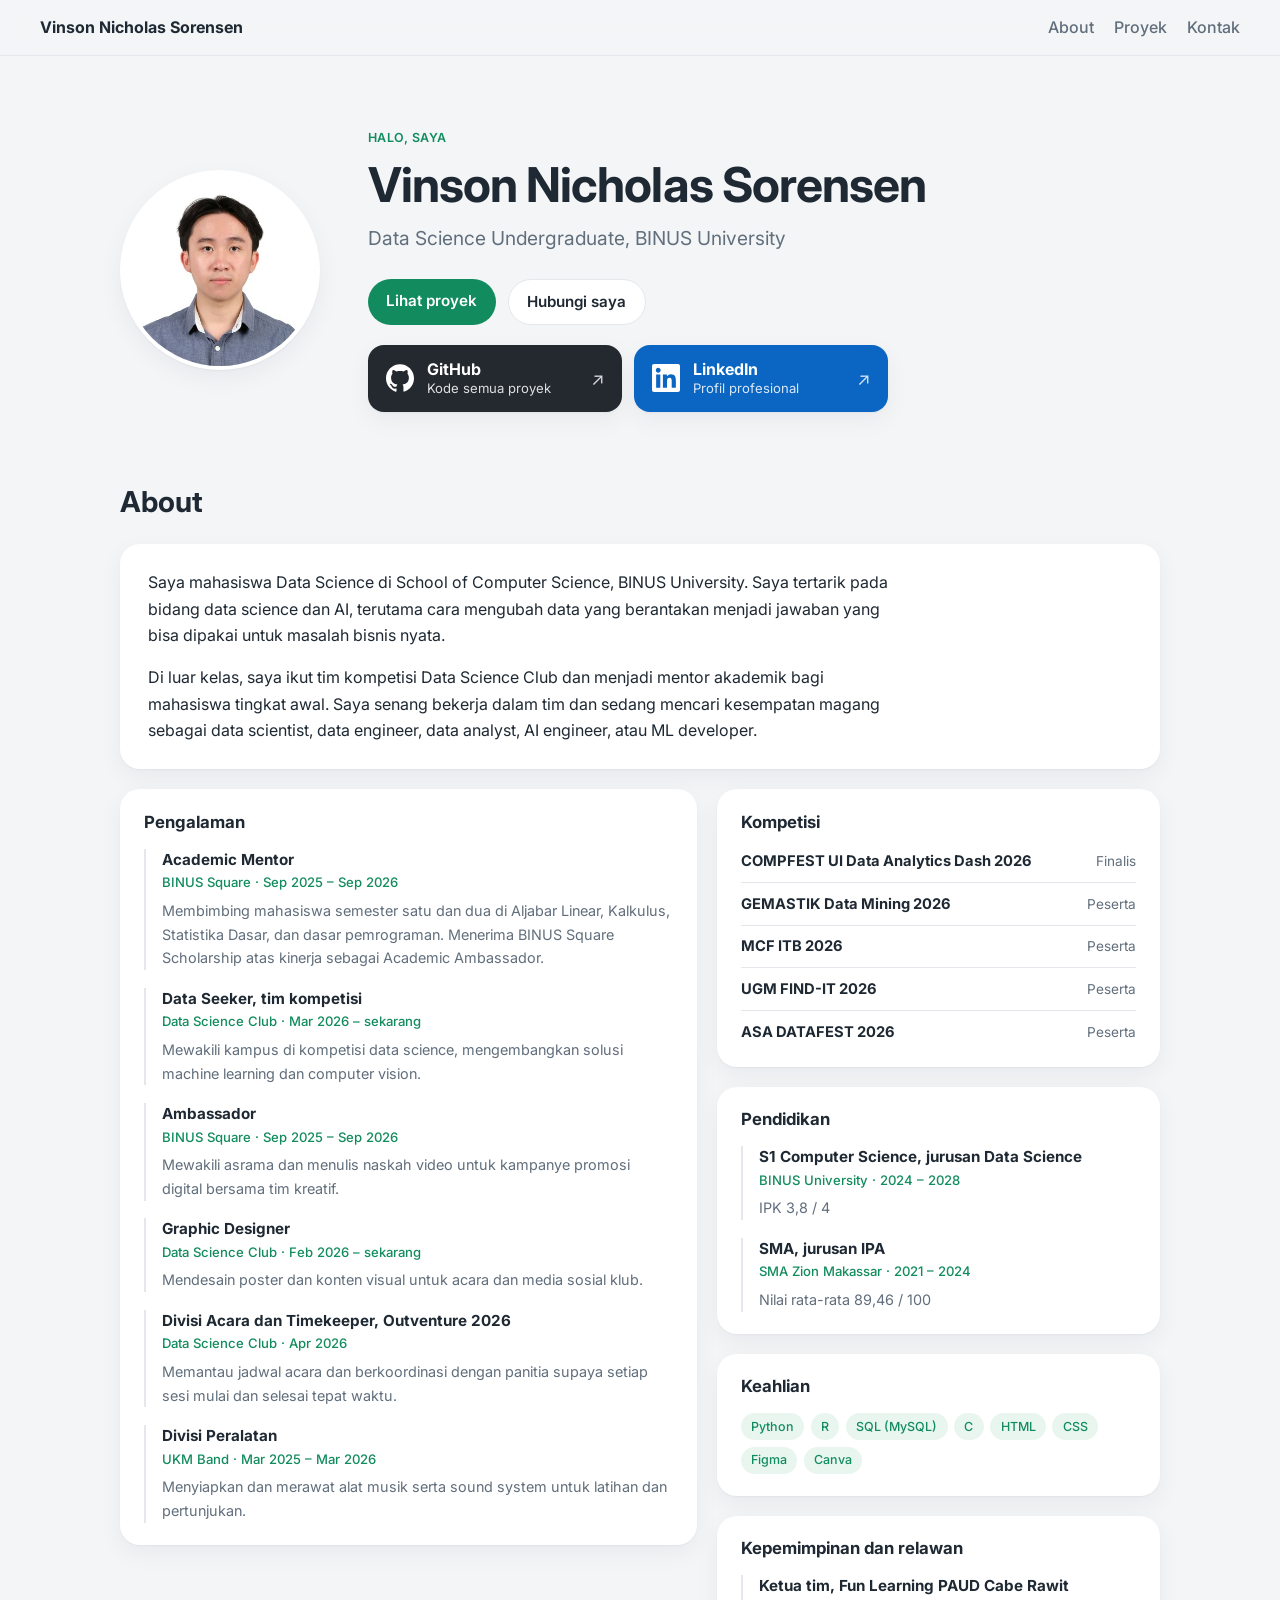
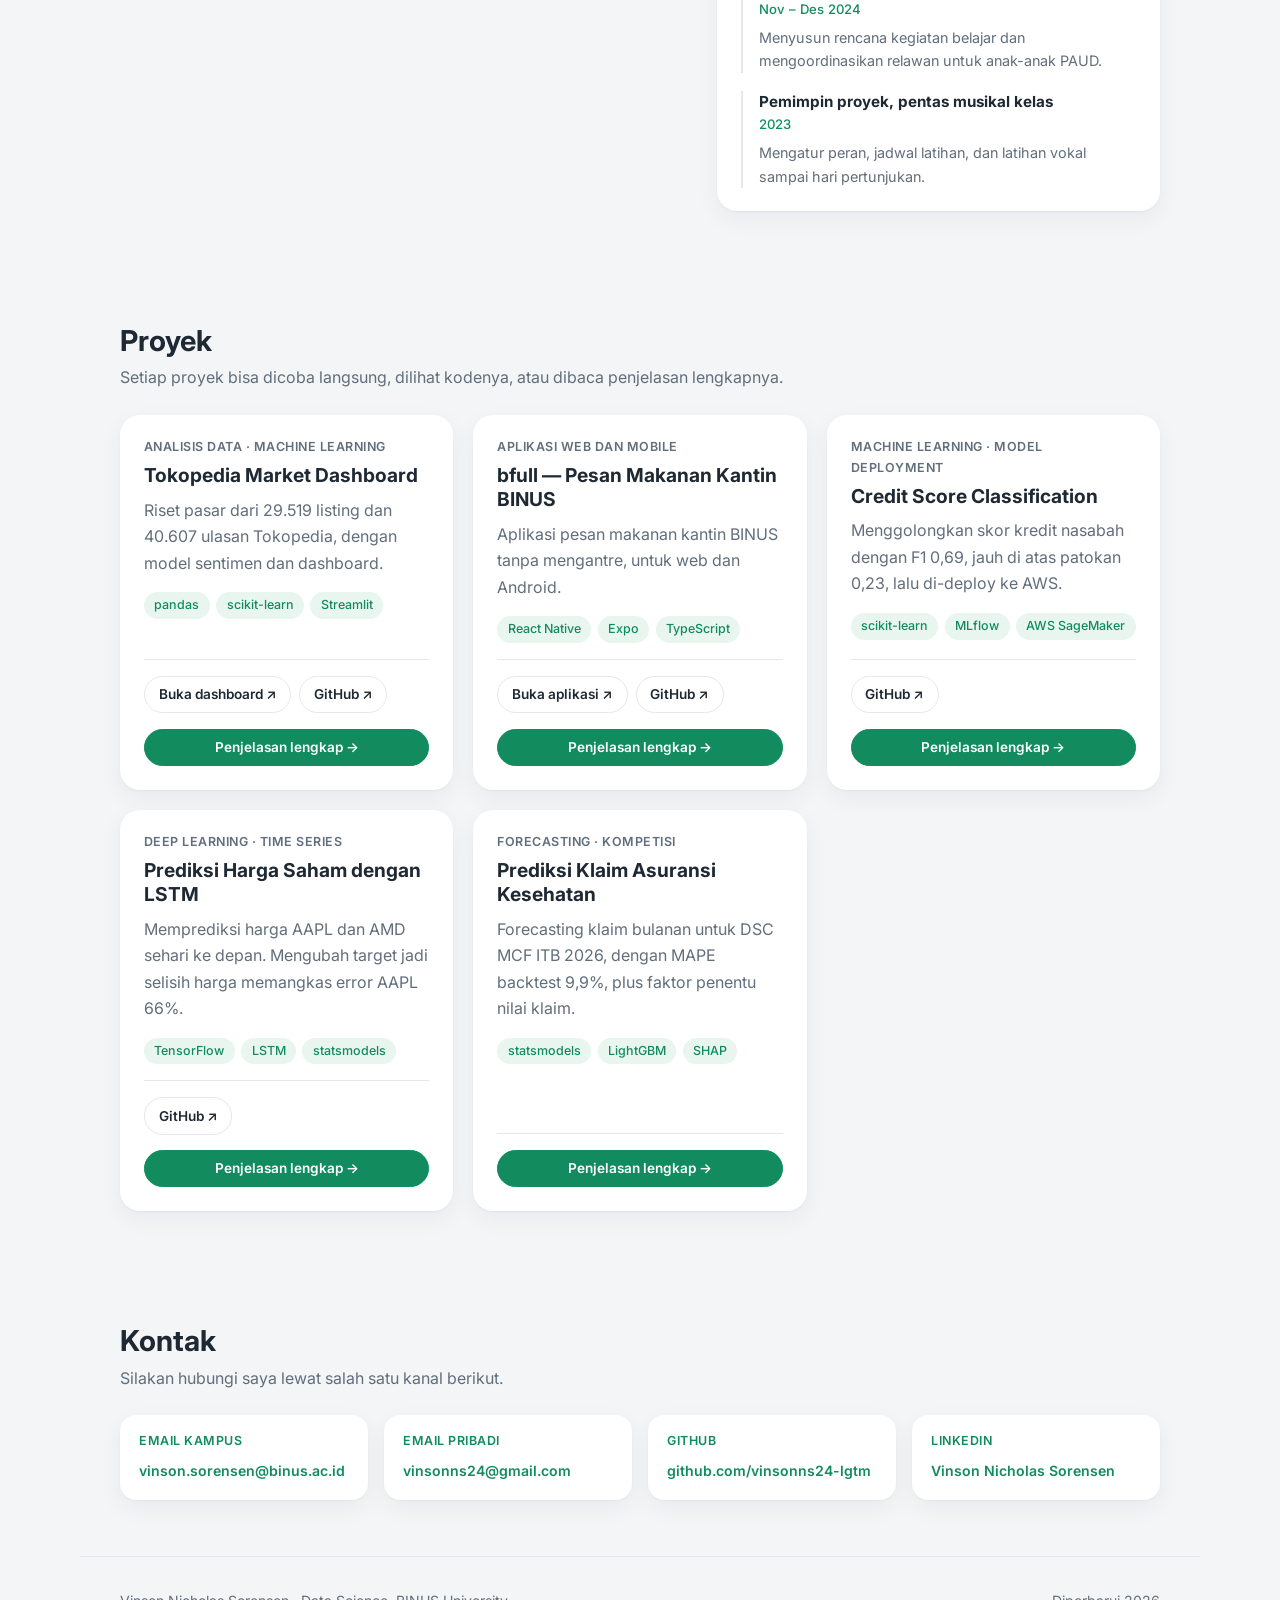
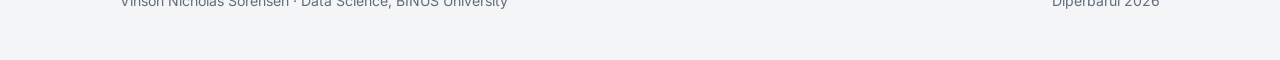
==== commit 6913f324: "Tambah proyek Prediksi Klaim Asuransi, ganti Tentang jadi About, dan tambah animasi interaksi - Kart" ====
--- a/index.html
+++ b/index.html
@@ -17,7 +17,7 @@
 <header class="header">
   <a class="header-nama" href="#konten">Vinson Nicholas Sorensen</a>
   <nav class="header-menu" aria-label="Menu utama">
-    <a href="#tentang">Tentang</a>
+    <a href="#about">About</a>
     <a href="#proyek">Proyek</a>
     <a href="#kontak">Kontak</a>
   </nav>
@@ -69,15 +69,15 @@
     </div>
   </section>
 
-  <section id="tentang" class="bagian">
+  <section id="about" class="bagian">
     <div class="bagian-judul">
-      <h2>Tentang saya</h2>
+      <h2>About</h2>
     </div>
     <div class="tentang">
       <p>
-        Saya mahasiswa Data Science di School of Computer Science, BINUS University, dengan IPK 3,8 dari 4.
-        Saya tertarik pada AI dan aplikasi yang berpusat pada pengguna, terutama cara mengubah data yang
-        berantakan menjadi jawaban yang bisa dipakai untuk masalah bisnis nyata.
+        Saya mahasiswa Data Science di School of Computer Science, BINUS University. Saya tertarik pada
+        bidang data science dan AI, terutama cara mengubah data yang berantakan menjadi jawaban yang bisa
+        dipakai untuk masalah bisnis nyata.
       </p>
       <p>
         Di luar kelas, saya ikut tim kompetisi Data Science Club dan menjadi mentor akademik bagi mahasiswa
@@ -243,6 +243,19 @@
         </ul>
       </article>
 
+      <article class="kartu">
+        <p class="label-kecil">Forecasting · Kompetisi</p>
+        <h3><a href="proyek/prediksi-klaim.html">Prediksi Klaim Asuransi Kesehatan</a></h3>
+        <p>Forecasting klaim bulanan untuk DSC MCF ITB 2026, dengan MAPE backtest 9,9%, plus faktor penentu nilai klaim.</p>
+        <ul class="tag">
+          <li>statsmodels</li><li>LightGBM</li><li>SHAP</li>
+        </ul>
+        <!-- Tambahkan <li> GitHub begitu repo proyek ini sudah dibuat. -->
+        <ul class="kartu-aksi">
+          <li><a class="aksi-detail" href="proyek/prediksi-klaim.html">Penjelasan lengkap →</a></li>
+        </ul>
+      </article>
+
     </div>
   </section>
 
--- a/styles.css
+++ b/styles.css
@@ -501,6 +501,55 @@
   .header-nama { width: 100%; }
 }
 
+/* ---------------------------------------------------------------- interaksi dan transisi */
+/* Halaman baru muncul dengan sedikit geser ke atas. "backwards" supaya setelah animasi selesai,
+   transform kembali bebas dipakai oleh transisi keluar di bawah. */
+main, .footer { animation: halaman-masuk 0.45s ease backwards; }
+@keyframes halaman-masuk {
+  from { opacity: 0; transform: translateY(12px); }
+  to { opacity: 1; transform: none; }
+}
+
+/* Halaman memudar keluar sebelum pindah ke halaman lain (kelas dipasang oleh script.js) */
+body.keluar main,
+body.keluar .footer {
+  opacity: 0;
+  transform: translateY(-8px);
+  transition: opacity 0.2s ease, transform 0.2s ease;
+}
+
+/* Elemen muncul perlahan saat digulir ke layar (kelas dipasang oleh script.js) */
+.muncul { opacity: 0; transform: translateY(18px); transition: opacity 0.55s ease, transform 0.55s ease; }
+.muncul.tampil { opacity: 1; transform: none; }
+
+/* Wadah untuk efek riak */
+.kartu, .tombol, .sosial, .kartu-aksi a { position: relative; overflow: hidden; }
+.riak {
+  position: absolute;
+  border-radius: 50%;
+  background: currentColor;
+  opacity: 0.22;
+  transform: scale(0);
+  pointer-events: none;
+  animation: riak 0.6s ease-out forwards;
+}
+.kartu > .riak { background: var(--hijau); opacity: 0.12; }
+@keyframes riak { to { transform: scale(1); opacity: 0; } }
+
+/* Kartu proyek: terangkat saat disorot, sedikit mengecil saat ditekan */
+.kartu { transition: opacity 0.55s ease, transform 0.3s ease, box-shadow 0.25s ease; }
+.kartu-klik { cursor: pointer; }
+.kartu-klik:hover {
+  transform: translateY(-5px);
+  box-shadow: 0 4px 8px rgba(16, 24, 40, 0.05), 0 20px 40px rgba(16, 24, 40, 0.12);
+}
+.kartu-klik:hover h3 a { color: var(--hijau-tua); }
+.kartu-klik:active { transform: translateY(-2px) scale(0.985); transition-duration: 0.1s; }
+
+/* Tombol dan kartu GitHub/LinkedIn: mengecil sesaat saat ditekan */
+.tombol:active, .sosial:active, .kartu-aksi a:active { transform: scale(0.95); transition-duration: 0.08s; }
+.kartu-aksi a { transition: border-color 0.15s ease, color 0.15s ease, background 0.15s ease, transform 0.15s ease; }
+
 @media (prefers-reduced-motion: reduce) {
-  * { transition: none !important; }
-}
+  *, *::before, *::after { transition: none !important; animation: none !important; }
+}
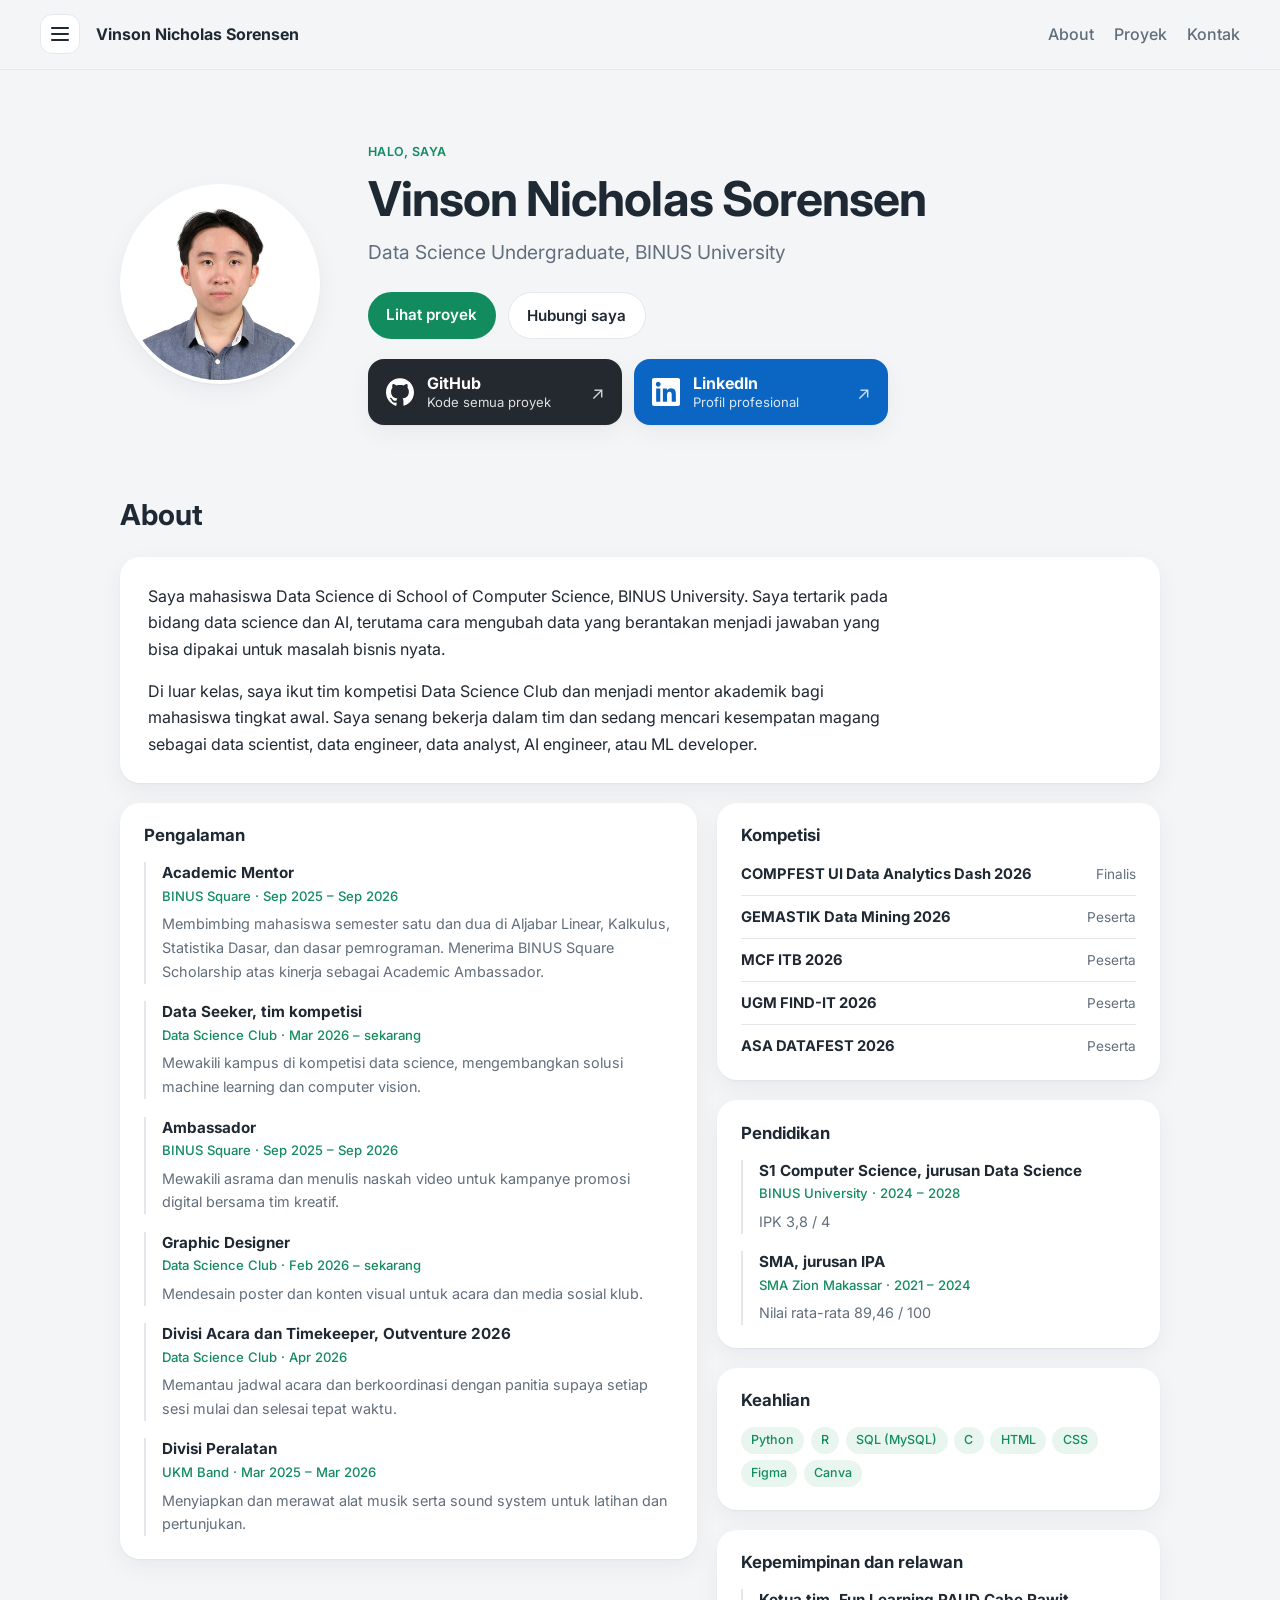
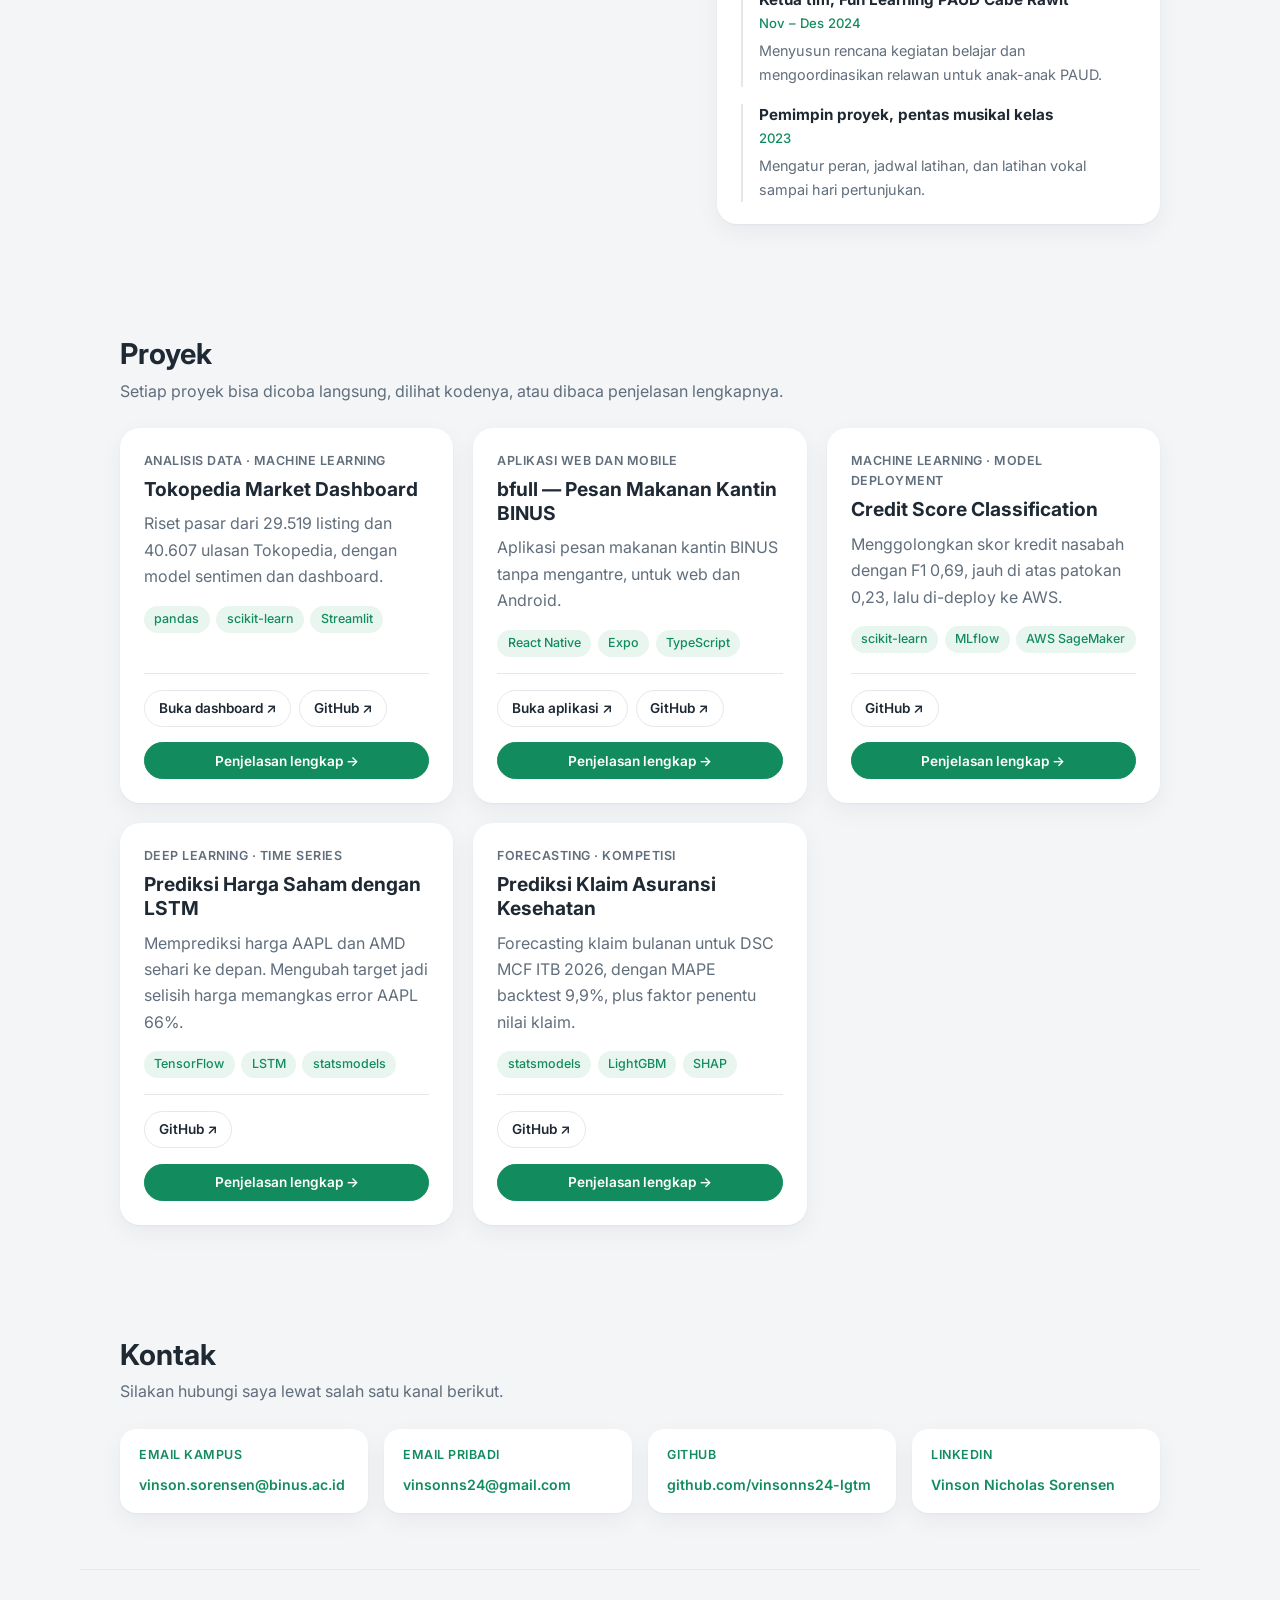
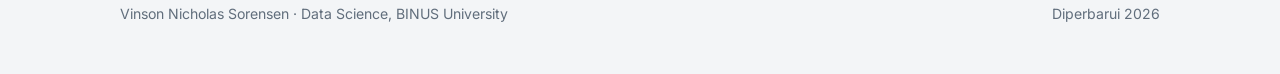
==== commit f8bab82a: "Tambah link GitHub proyek Prediksi Klaim Asuransi" ====
--- a/index.html
+++ b/index.html
@@ -250,8 +250,8 @@
         <ul class="tag">
           <li>statsmodels</li><li>LightGBM</li><li>SHAP</li>
         </ul>
-        <!-- Tambahkan <li> GitHub begitu repo proyek ini sudah dibuat. -->
-        <ul class="kartu-aksi">
+        <ul class="kartu-aksi">
+          <li><a href="https://github.com/vinsonns24-lgtm/MCF-ITB-Klaim-Asuransi" target="_blank" rel="noopener">GitHub ↗</a></li>
           <li><a class="aksi-detail" href="proyek/prediksi-klaim.html">Penjelasan lengkap →</a></li>
         </ul>
       </article>
--- a/styles.css
+++ b/styles.css
@@ -498,8 +498,108 @@
   .foto { width: 130px; }
   .profil-grid { grid-template-columns: minmax(0, 1fr); }
   .header { gap: 0.6rem; }
-  .header-nama { width: 100%; }
-}
+  /* Di layar kecil, menu teks disembunyikan karena isinya sudah ada di laci */
+  .header-menu { display: none; }
+}
+
+/* ---------------------------------------------------------------- menu samping (laci) */
+/* Tombol tiga garis di kiri header */
+.tombol-menu {
+  display: grid;
+  place-content: center;
+  gap: 4px;
+  width: 40px;
+  height: 40px;
+  padding: 0;
+  border: 1px solid var(--garis);
+  border-radius: 12px;
+  background: var(--kartu);
+  cursor: pointer;
+  transition: border-color 0.15s ease, transform 0.15s ease;
+}
+.tombol-menu span { display: block; width: 18px; height: 2px; border-radius: 2px; background: var(--teks); }
+.tombol-menu:hover { border-color: var(--hijau); }
+.tombol-menu:hover span { background: var(--hijau-tua); }
+.tombol-menu:active { transform: scale(0.94); }
+.tombol-menu:focus-visible { outline: 3px solid var(--hijau); outline-offset: 3px; }
+
+.laci-latar {
+  position: fixed;
+  inset: 0;
+  z-index: 20;
+  background: rgba(16, 24, 40, 0.35);
+  opacity: 0;
+  visibility: hidden;
+  transition: opacity 0.3s ease, visibility 0s linear 0.3s;
+}
+
+/* Saat tertutup, laci disembunyikan dengan visibility supaya tautannya tidak bisa dijangkau tombol Tab */
+.laci {
+  position: fixed;
+  top: 0;
+  left: 0;
+  z-index: 21;
+  width: min(320px, 86vw);
+  height: 100vh;
+  height: 100dvh;
+  overflow-y: auto;
+  padding: 1rem 1.25rem 2rem;
+  background: var(--kartu);
+  box-shadow: 8px 0 32px rgba(16, 24, 40, 0.15);
+  transform: translateX(-100%);
+  visibility: hidden;
+  transition: transform 0.3s ease, visibility 0s linear 0.3s;
+}
+body.laci-buka .laci { transform: none; visibility: visible; transition: transform 0.3s ease; }
+body.laci-buka .laci-latar { opacity: 1; visibility: visible; transition: opacity 0.3s ease; }
+body.laci-buka { overflow: hidden; }
+
+.laci-kepala {
+  display: flex;
+  align-items: center;
+  justify-content: space-between;
+  gap: 0.75rem;
+  padding-bottom: 0.9rem;
+  margin-bottom: 0.5rem;
+  border-bottom: 1px solid var(--garis);
+}
+.laci-nama { font-weight: 700; }
+.laci-tutup {
+  width: 36px;
+  height: 36px;
+  flex: none;
+  border: none;
+  border-radius: 10px;
+  background: var(--latar);
+  color: var(--teks);
+  font-size: 1.4rem;
+  line-height: 1;
+  cursor: pointer;
+}
+.laci-tutup:hover { color: var(--hijau-tua); }
+.laci-tutup:focus-visible { outline: 3px solid var(--hijau); outline-offset: 2px; }
+
+.laci-judul {
+  margin: 1.25rem 0 0.4rem;
+  font-size: 0.75rem;
+  font-weight: 600;
+  letter-spacing: 0.05em;
+  text-transform: uppercase;
+  color: var(--teks-lembut);
+}
+.laci ul { list-style: none; padding: 0; margin: 0; }
+.laci li a {
+  display: block;
+  padding: 0.55rem 0.75rem;
+  border-radius: 10px;
+  color: var(--teks);
+  font-weight: 500;
+  font-size: 0.95rem;
+  text-decoration: none;
+  transition: background 0.15s ease, color 0.15s ease, padding-left 0.15s ease;
+}
+.laci li a:hover { background: #e8f6ef; color: var(--hijau-tua); padding-left: 1rem; }
+.laci li a[aria-current="page"] { background: #e8f6ef; color: var(--hijau-tua); font-weight: 600; }
 
 /* ---------------------------------------------------------------- interaksi dan transisi */
 /* Halaman baru muncul dengan sedikit geser ke atas. "backwards" supaya setelah animasi selesai,
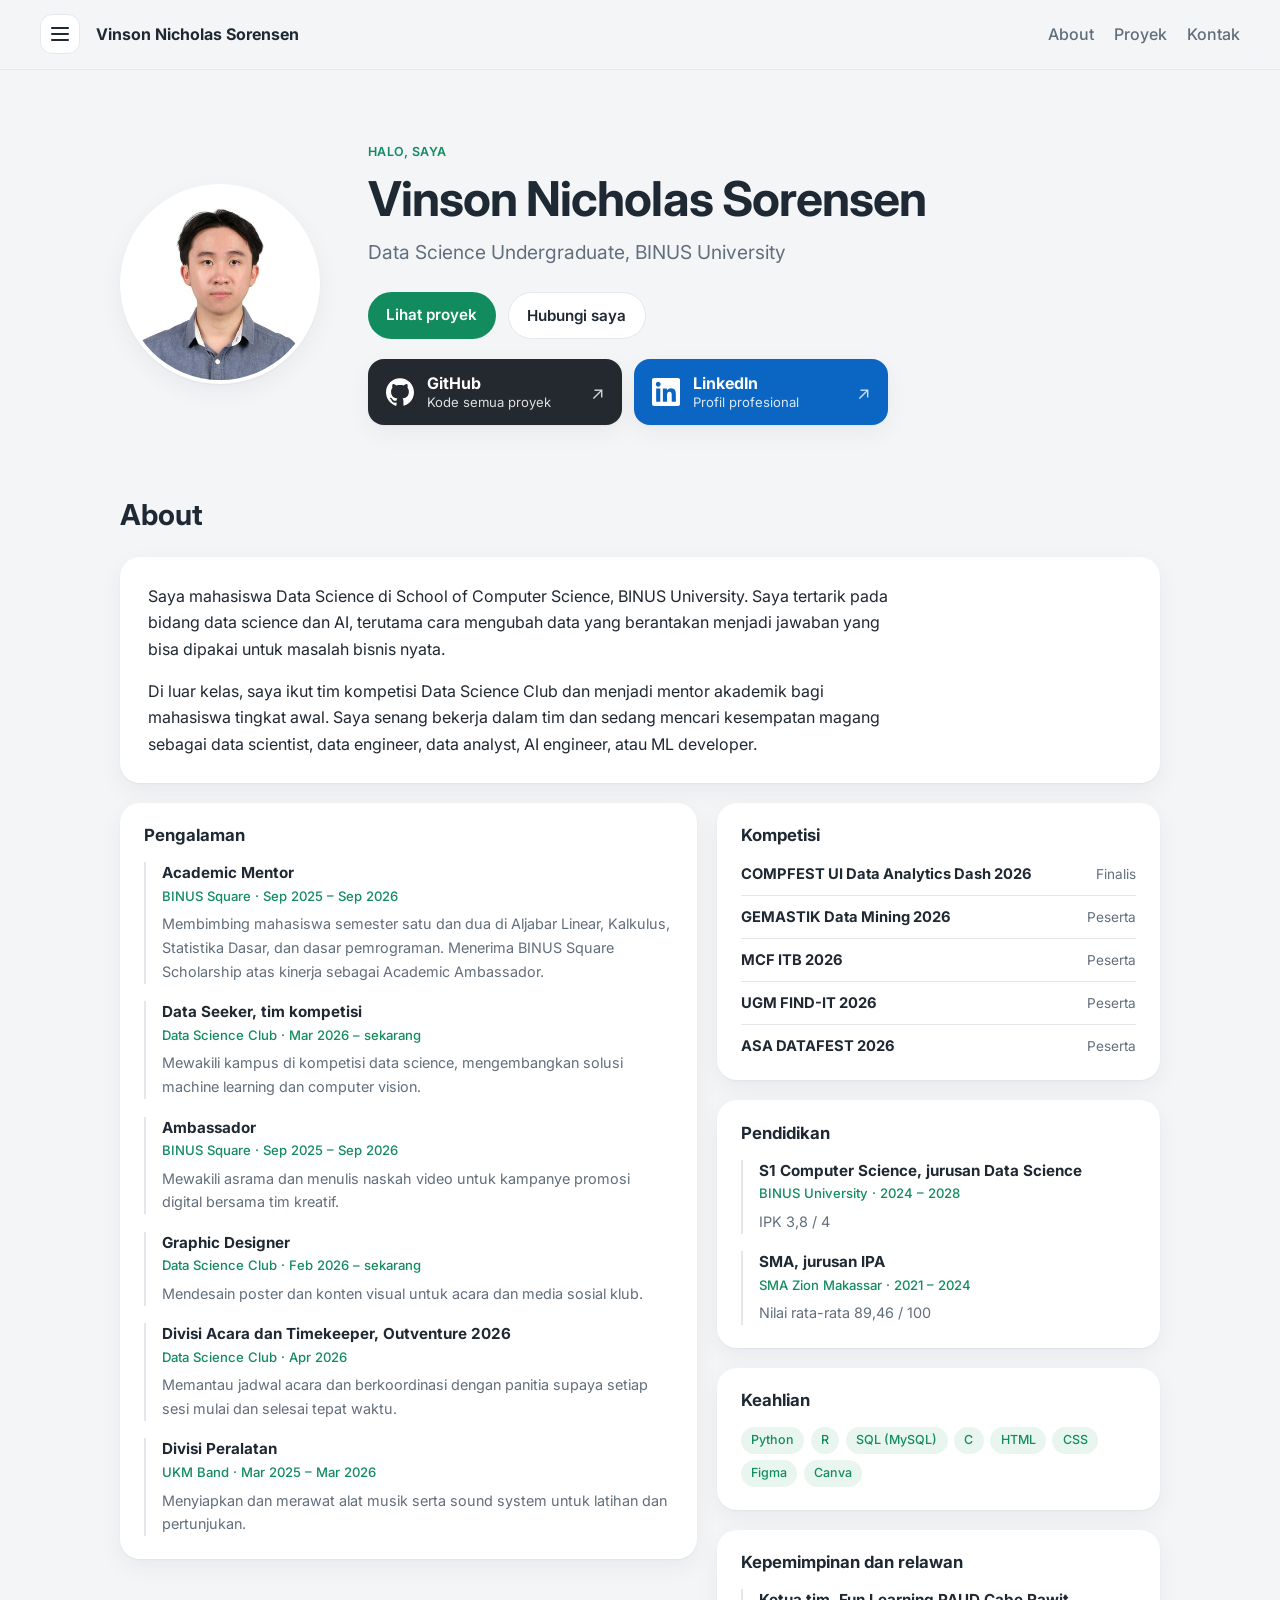
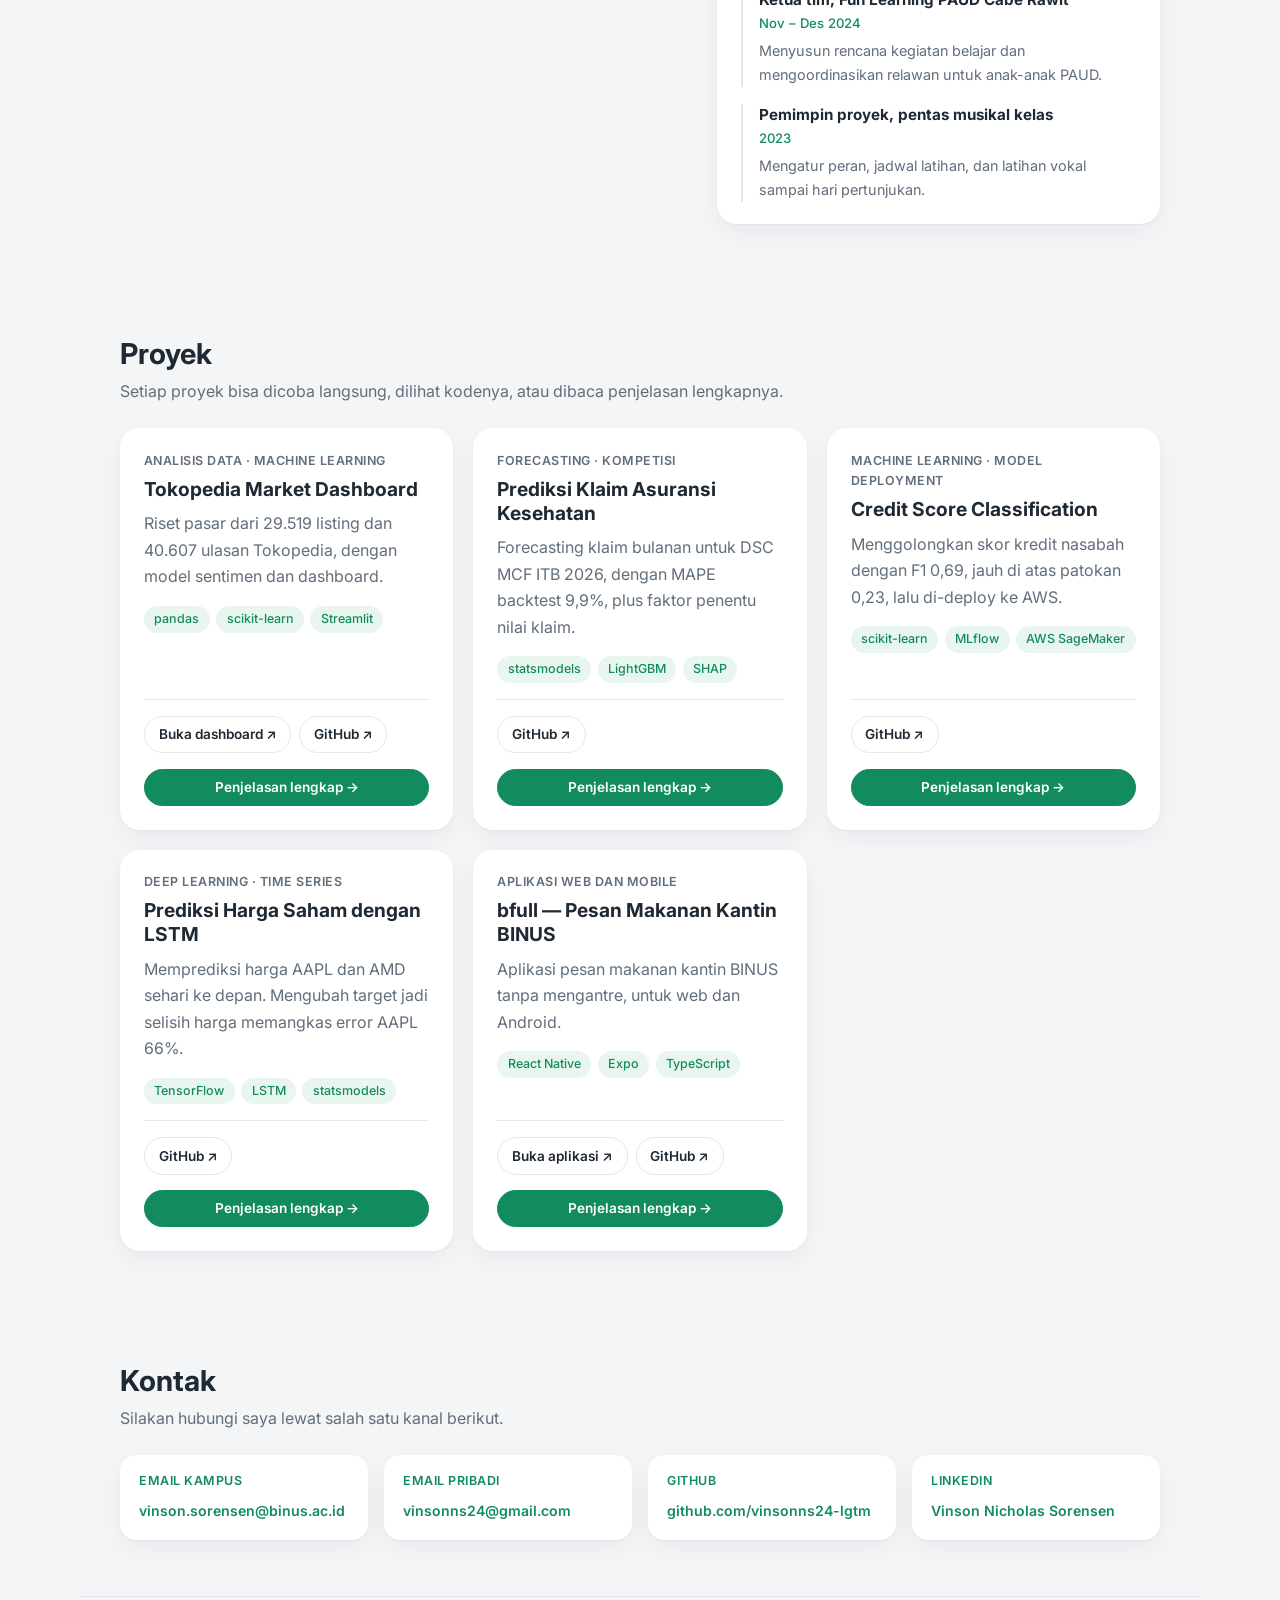
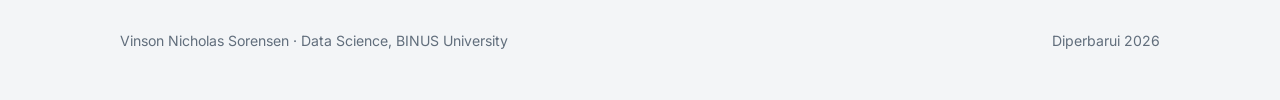
==== commit c5399b93: "Urutkan kartu proyek: Tokopedia, Klaim Asuransi, Credit Score, LSTM, bfull" ====
--- a/index.html
+++ b/index.html
@@ -203,6 +203,46 @@
       </article>
 
       <article class="kartu">
+        <p class="label-kecil">Forecasting · Kompetisi</p>
+        <h3><a href="proyek/prediksi-klaim.html">Prediksi Klaim Asuransi Kesehatan</a></h3>
+        <p>Forecasting klaim bulanan untuk DSC MCF ITB 2026, dengan MAPE backtest 9,9%, plus faktor penentu nilai klaim.</p>
+        <ul class="tag">
+          <li>statsmodels</li><li>LightGBM</li><li>SHAP</li>
+        </ul>
+        <ul class="kartu-aksi">
+          <li><a href="https://github.com/vinsonns24-lgtm/MCF-ITB-Klaim-Asuransi" target="_blank" rel="noopener">GitHub ↗</a></li>
+          <li><a class="aksi-detail" href="proyek/prediksi-klaim.html">Penjelasan lengkap →</a></li>
+        </ul>
+      </article>
+
+      <article class="kartu">
+        <p class="label-kecil">Machine learning · Model deployment</p>
+        <h3><a href="proyek/credit-score.html">Credit Score Classification</a></h3>
+        <p>Menggolongkan skor kredit nasabah dengan F1 0,69, jauh di atas patokan 0,23, lalu di-deploy ke AWS.</p>
+        <ul class="tag">
+          <li>scikit-learn</li><li>MLflow</li><li>AWS SageMaker</li>
+        </ul>
+        <!-- Belum ada demo online. Kalau nanti ada, tambahkan <li> "Buka aplikasi ↗" di urutan pertama. -->
+        <ul class="kartu-aksi">
+          <li><a href="https://github.com/vinsonns24-lgtm/credit-score-classification" target="_blank" rel="noopener">GitHub ↗</a></li>
+          <li><a class="aksi-detail" href="proyek/credit-score.html">Penjelasan lengkap →</a></li>
+        </ul>
+      </article>
+
+      <article class="kartu">
+        <p class="label-kecil">Deep learning · Time series</p>
+        <h3><a href="proyek/prediksi-saham.html">Prediksi Harga Saham dengan LSTM</a></h3>
+        <p>Memprediksi harga AAPL dan AMD sehari ke depan. Mengubah target jadi selisih harga memangkas error AAPL 66%.</p>
+        <ul class="tag">
+          <li>TensorFlow</li><li>LSTM</li><li>statsmodels</li>
+        </ul>
+        <ul class="kartu-aksi">
+          <li><a href="https://github.com/vinsonns24-lgtm/LSTM-StockPrediction" target="_blank" rel="noopener">GitHub ↗</a></li>
+          <li><a class="aksi-detail" href="proyek/prediksi-saham.html">Penjelasan lengkap →</a></li>
+        </ul>
+      </article>
+
+      <article class="kartu">
         <p class="label-kecil">Aplikasi web dan mobile</p>
         <h3><a href="proyek/bfull.html">bfull — Pesan Makanan Kantin BINUS</a></h3>
         <p>Aplikasi pesan makanan kantin BINUS tanpa mengantre, untuk web dan Android.</p>
@@ -213,46 +253,6 @@
           <li><a href="https://bfull-master.vercel.app/" target="_blank" rel="noopener">Buka aplikasi ↗</a></li>
           <li><a href="https://github.com/vinsonns24-lgtm/bfull-master" target="_blank" rel="noopener">GitHub ↗</a></li>
           <li><a class="aksi-detail" href="proyek/bfull.html">Penjelasan lengkap →</a></li>
-        </ul>
-      </article>
-
-      <article class="kartu">
-        <p class="label-kecil">Machine learning · Model deployment</p>
-        <h3><a href="proyek/credit-score.html">Credit Score Classification</a></h3>
-        <p>Menggolongkan skor kredit nasabah dengan F1 0,69, jauh di atas patokan 0,23, lalu di-deploy ke AWS.</p>
-        <ul class="tag">
-          <li>scikit-learn</li><li>MLflow</li><li>AWS SageMaker</li>
-        </ul>
-        <!-- Belum ada demo online. Kalau nanti ada, tambahkan <li> "Buka aplikasi ↗" di urutan pertama. -->
-        <ul class="kartu-aksi">
-          <li><a href="https://github.com/vinsonns24-lgtm/credit-score-classification" target="_blank" rel="noopener">GitHub ↗</a></li>
-          <li><a class="aksi-detail" href="proyek/credit-score.html">Penjelasan lengkap →</a></li>
-        </ul>
-      </article>
-
-      <article class="kartu">
-        <p class="label-kecil">Deep learning · Time series</p>
-        <h3><a href="proyek/prediksi-saham.html">Prediksi Harga Saham dengan LSTM</a></h3>
-        <p>Memprediksi harga AAPL dan AMD sehari ke depan. Mengubah target jadi selisih harga memangkas error AAPL 66%.</p>
-        <ul class="tag">
-          <li>TensorFlow</li><li>LSTM</li><li>statsmodels</li>
-        </ul>
-        <ul class="kartu-aksi">
-          <li><a href="https://github.com/vinsonns24-lgtm/LSTM-StockPrediction" target="_blank" rel="noopener">GitHub ↗</a></li>
-          <li><a class="aksi-detail" href="proyek/prediksi-saham.html">Penjelasan lengkap →</a></li>
-        </ul>
-      </article>
-
-      <article class="kartu">
-        <p class="label-kecil">Forecasting · Kompetisi</p>
-        <h3><a href="proyek/prediksi-klaim.html">Prediksi Klaim Asuransi Kesehatan</a></h3>
-        <p>Forecasting klaim bulanan untuk DSC MCF ITB 2026, dengan MAPE backtest 9,9%, plus faktor penentu nilai klaim.</p>
-        <ul class="tag">
-          <li>statsmodels</li><li>LightGBM</li><li>SHAP</li>
-        </ul>
-        <ul class="kartu-aksi">
-          <li><a href="https://github.com/vinsonns24-lgtm/MCF-ITB-Klaim-Asuransi" target="_blank" rel="noopener">GitHub ↗</a></li>
-          <li><a class="aksi-detail" href="proyek/prediksi-klaim.html">Penjelasan lengkap →</a></li>
         </ul>
       </article>
 
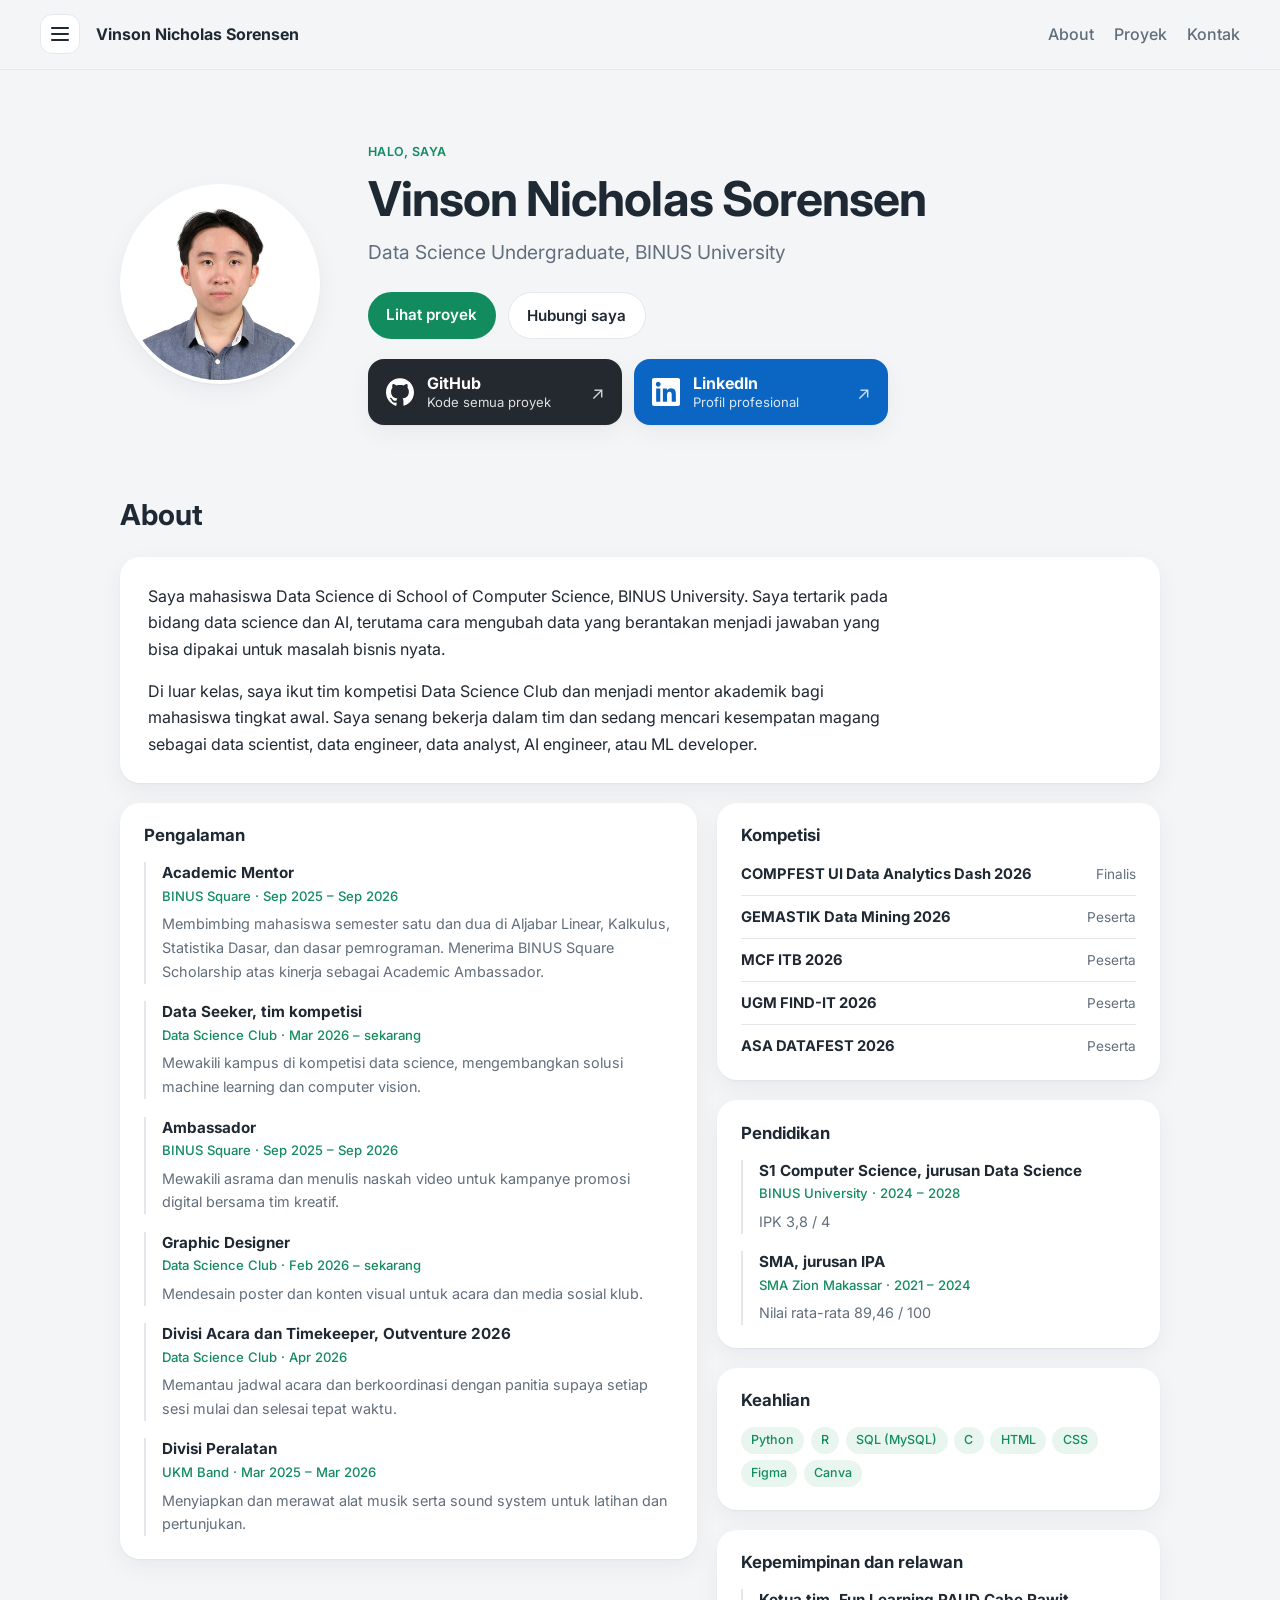
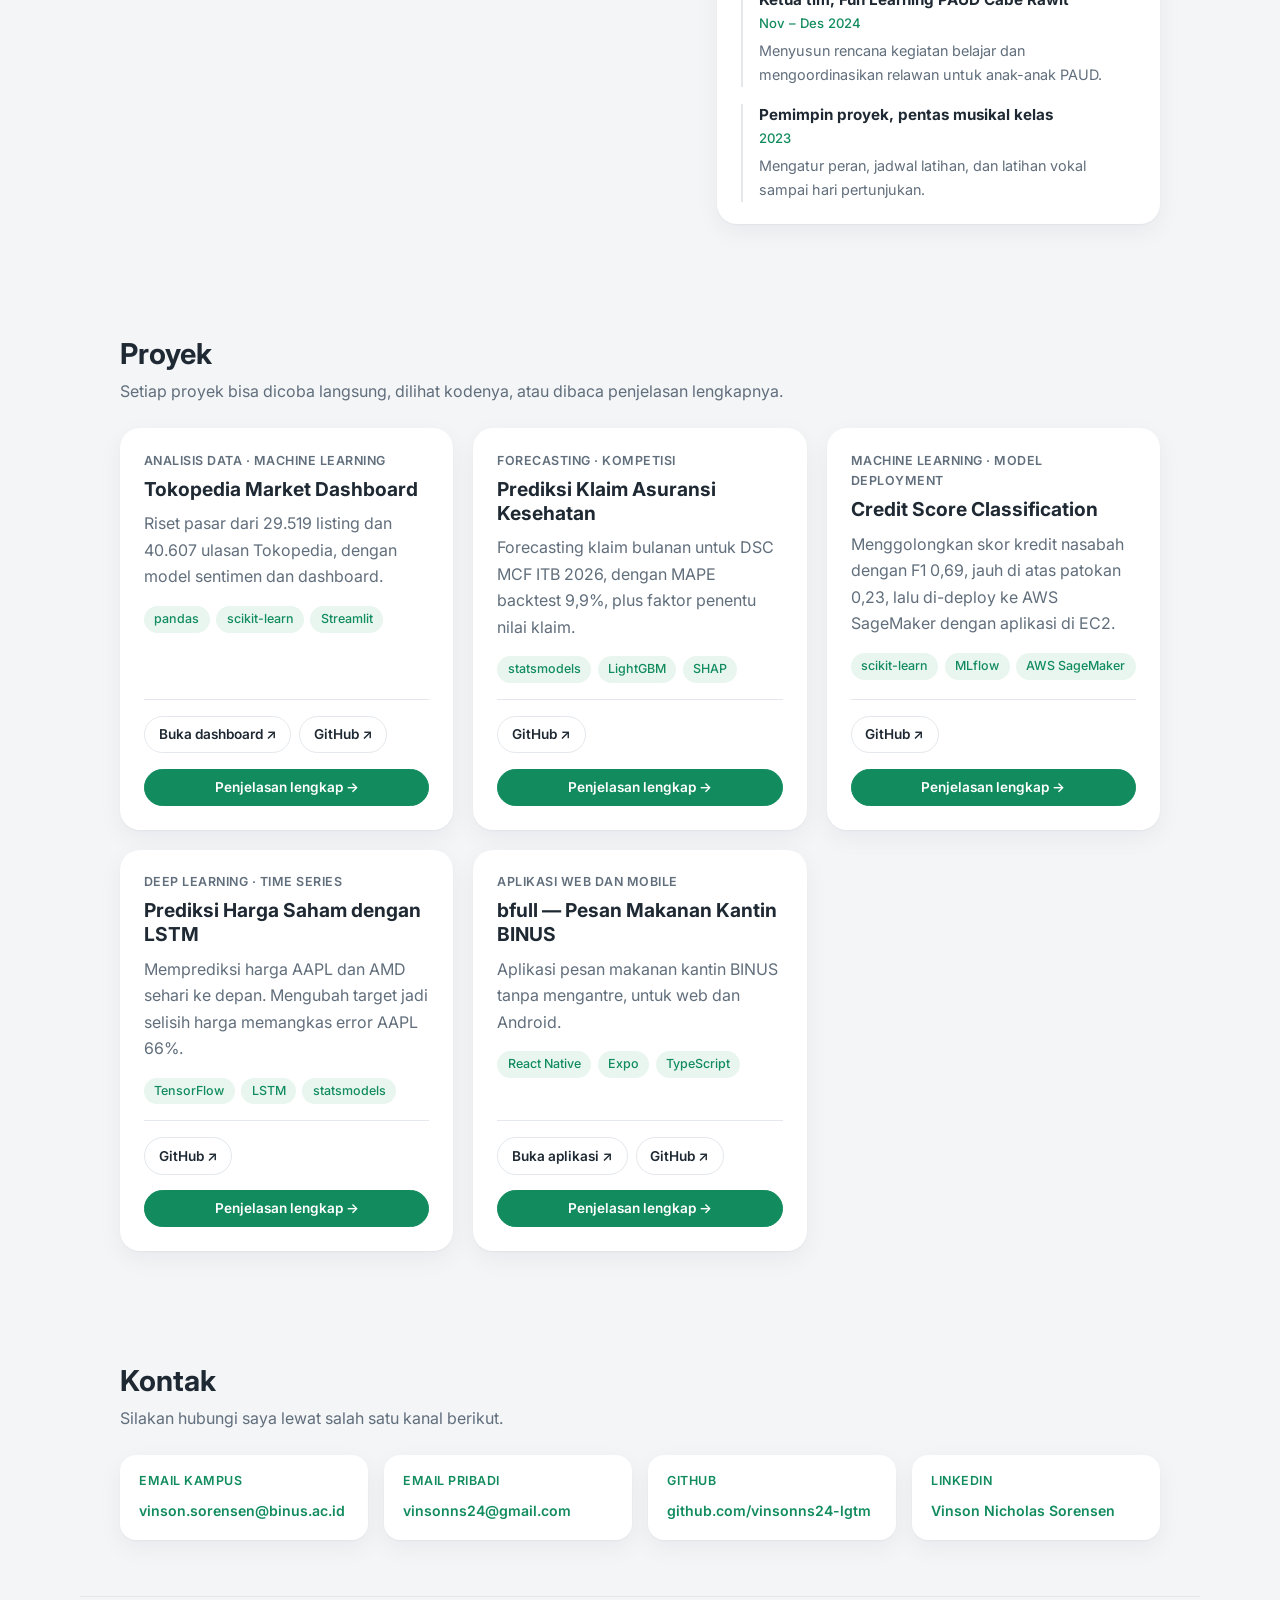
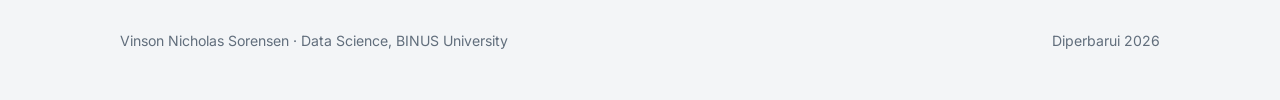
==== commit bcce1e02: "Tambah screenshot deployment AWS di halaman Credit Score Aplikasi Streamlit di EC2, instance EC2, ou" ====
--- a/index.html
+++ b/index.html
@@ -218,7 +218,7 @@
       <article class="kartu">
         <p class="label-kecil">Machine learning · Model deployment</p>
         <h3><a href="proyek/credit-score.html">Credit Score Classification</a></h3>
-        <p>Menggolongkan skor kredit nasabah dengan F1 0,69, jauh di atas patokan 0,23, lalu di-deploy ke AWS.</p>
+        <p>Menggolongkan skor kredit nasabah dengan F1 0,69, jauh di atas patokan 0,23, lalu di-deploy ke AWS SageMaker dengan aplikasi di EC2.</p>
         <ul class="tag">
           <li>scikit-learn</li><li>MLflow</li><li>AWS SageMaker</li>
         </ul>
--- a/styles.css
+++ b/styles.css
@@ -372,6 +372,15 @@
   box-shadow: var(--bayangan);
 }
 .gambar figcaption { margin-top: 0.6rem; font-size: 0.85rem; color: var(--teks-lembut); }
+
+/* Dua screenshot bersebelahan di layar lebar, satu kolom di ponsel */
+.galeri {
+  display: grid;
+  grid-template-columns: repeat(auto-fit, minmax(min(100%, 300px), 1fr));
+  gap: 1.25rem;
+  margin: 1.5rem 0;
+}
+.galeri .gambar { margin: 0; }
 
 .angka-kunci {
   display: grid;
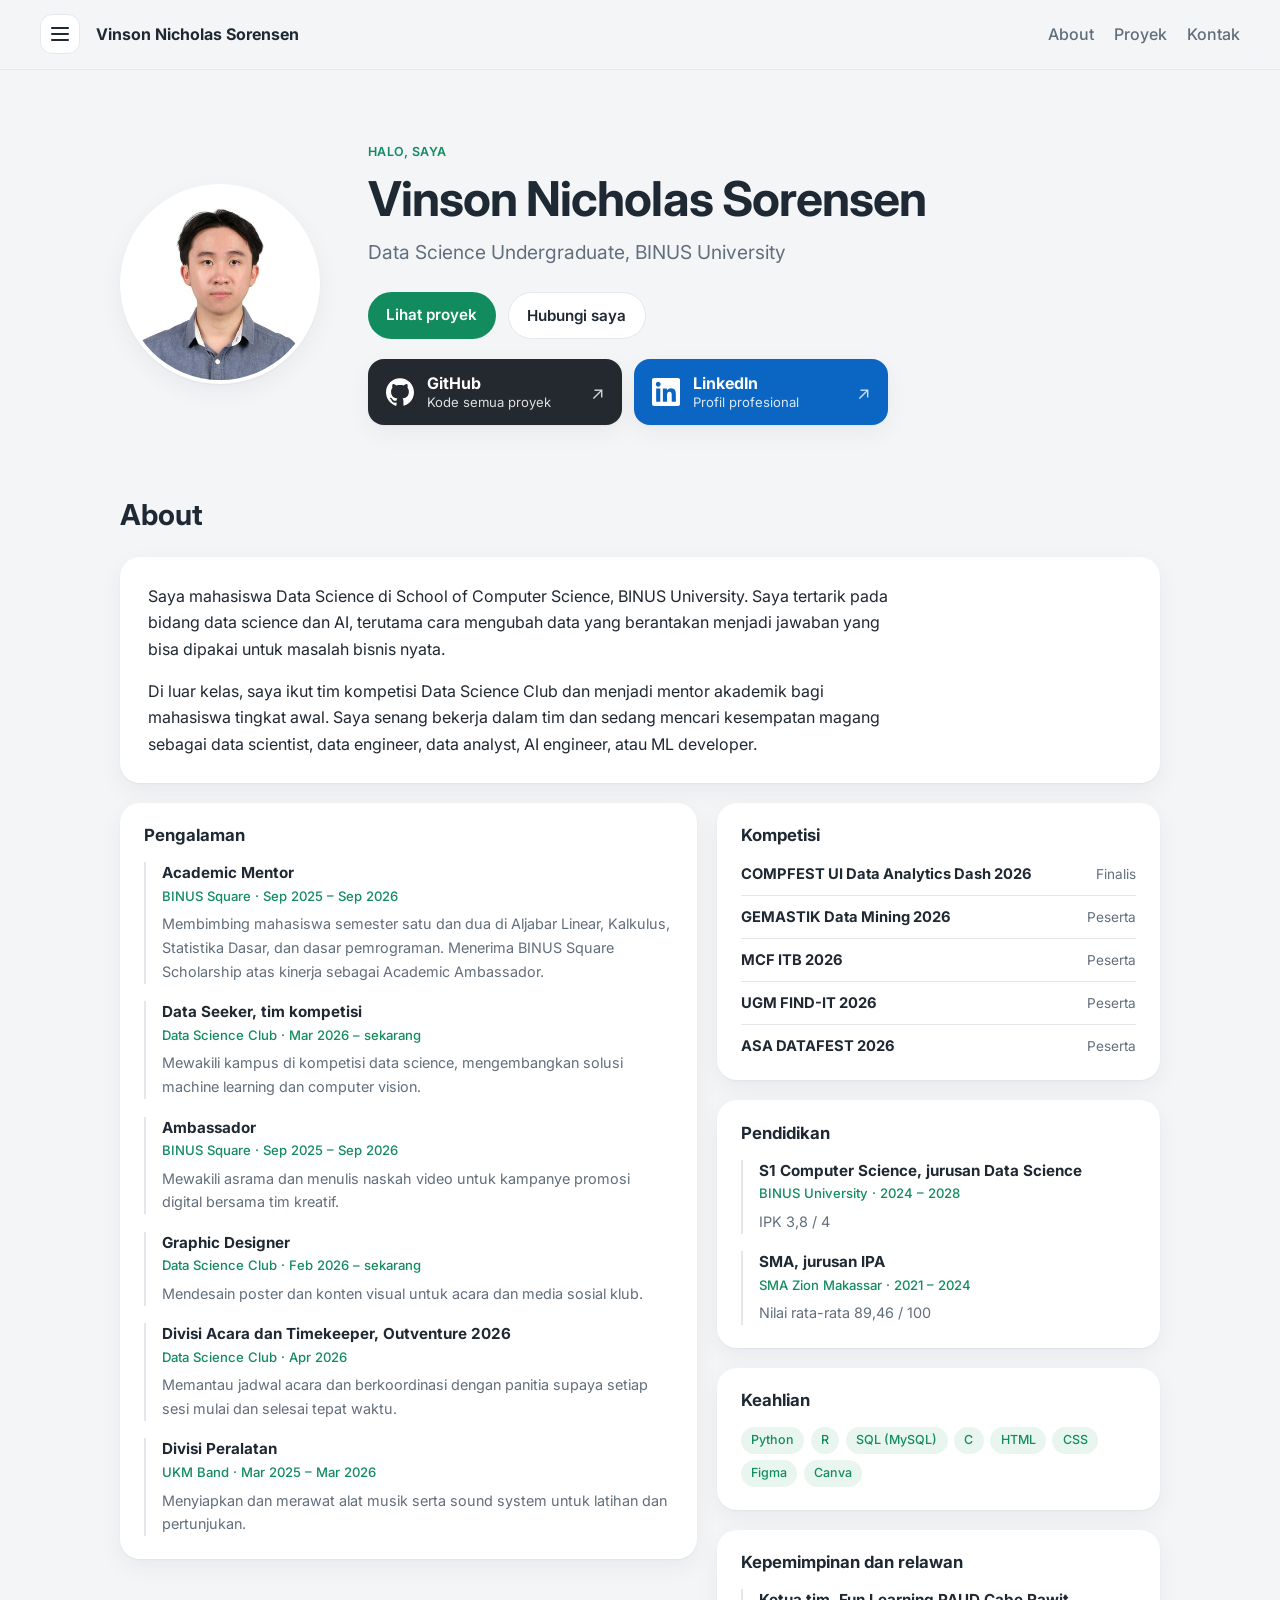
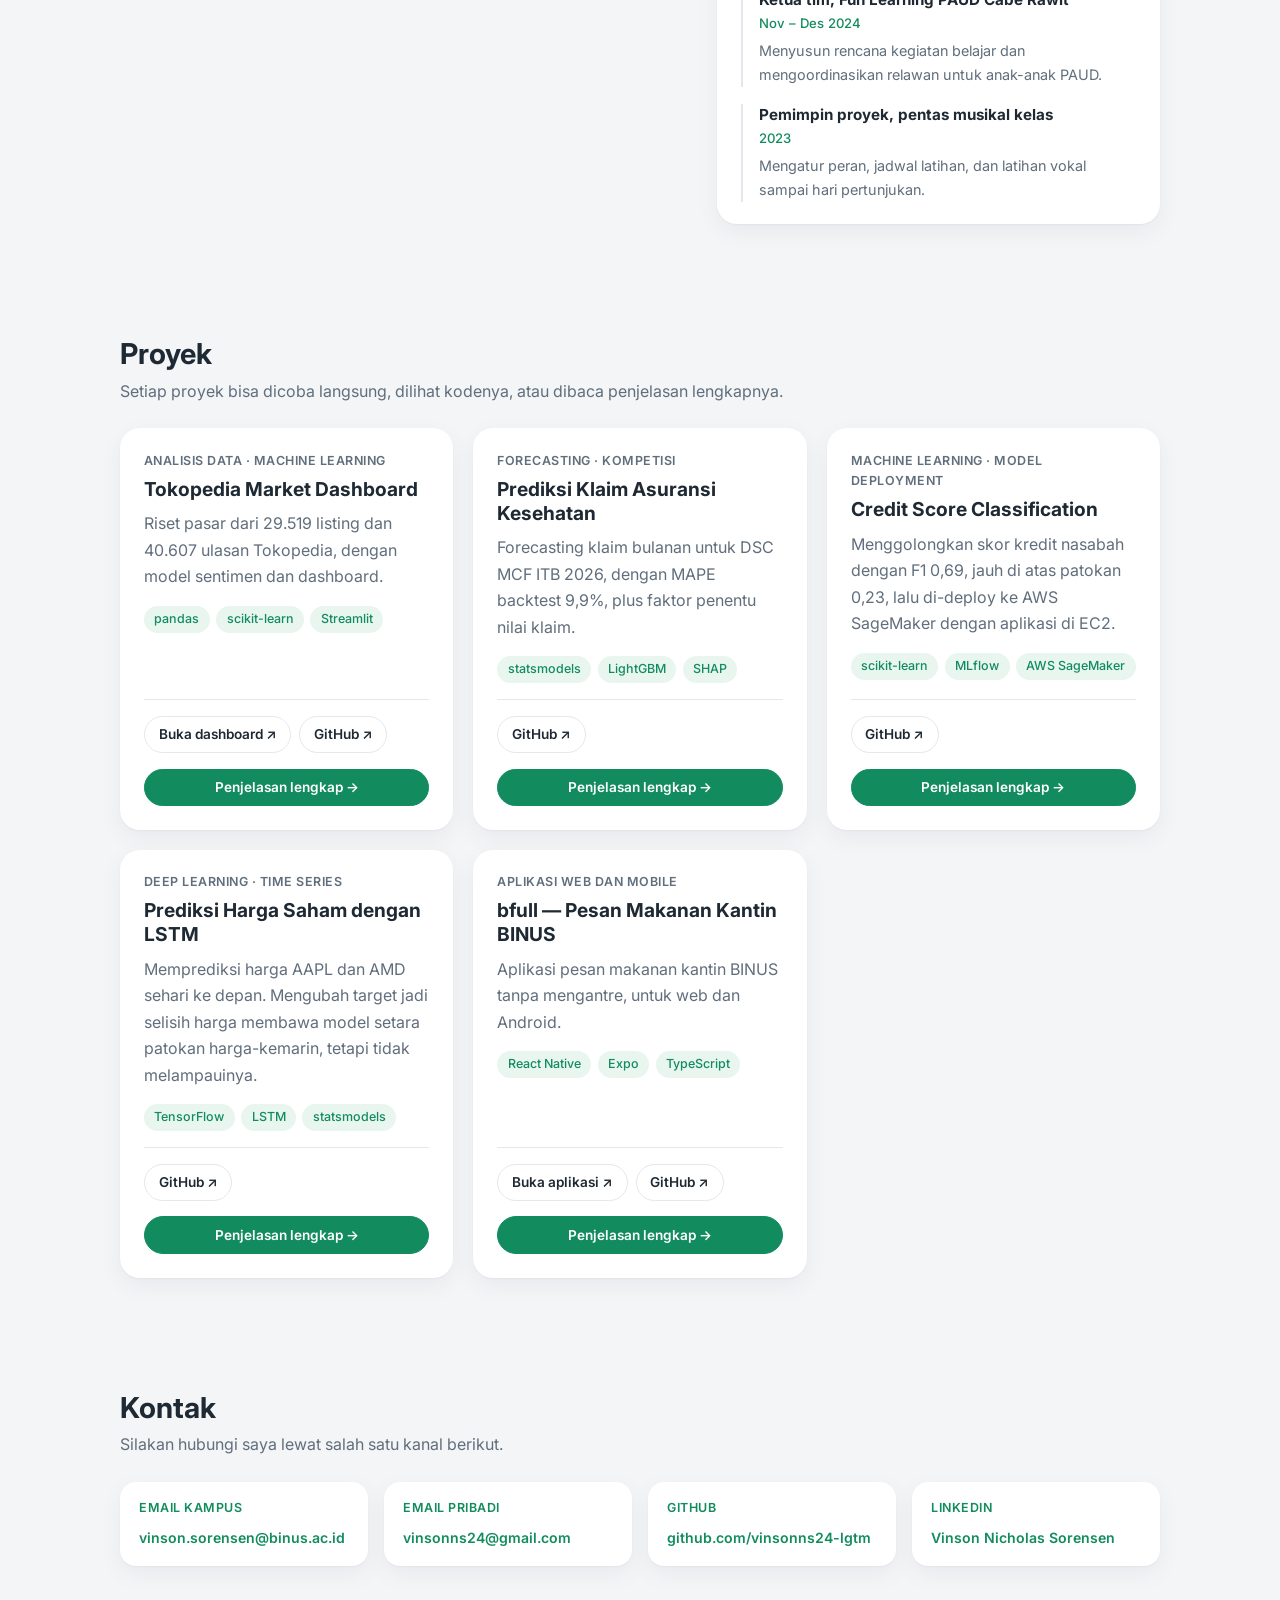
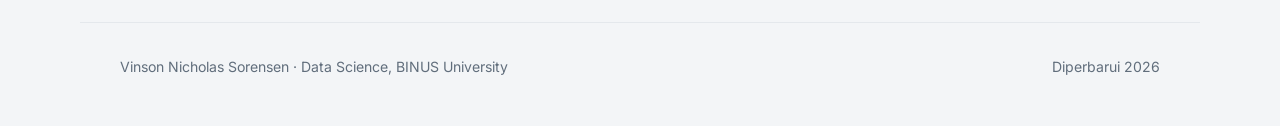
==== commit 3c07e7cd: "Tambah perbandingan dengan patokan harga-kemarin di halaman LSTM" ====
--- a/index.html
+++ b/index.html
@@ -232,7 +232,7 @@
       <article class="kartu">
         <p class="label-kecil">Deep learning · Time series</p>
         <h3><a href="proyek/prediksi-saham.html">Prediksi Harga Saham dengan LSTM</a></h3>
-        <p>Memprediksi harga AAPL dan AMD sehari ke depan. Mengubah target jadi selisih harga memangkas error AAPL 66%.</p>
+        <p>Memprediksi harga AAPL dan AMD sehari ke depan. Mengubah target jadi selisih harga membawa model setara patokan harga-kemarin, tetapi tidak melampauinya.</p>
         <ul class="tag">
           <li>TensorFlow</li><li>LSTM</li><li>statsmodels</li>
         </ul>
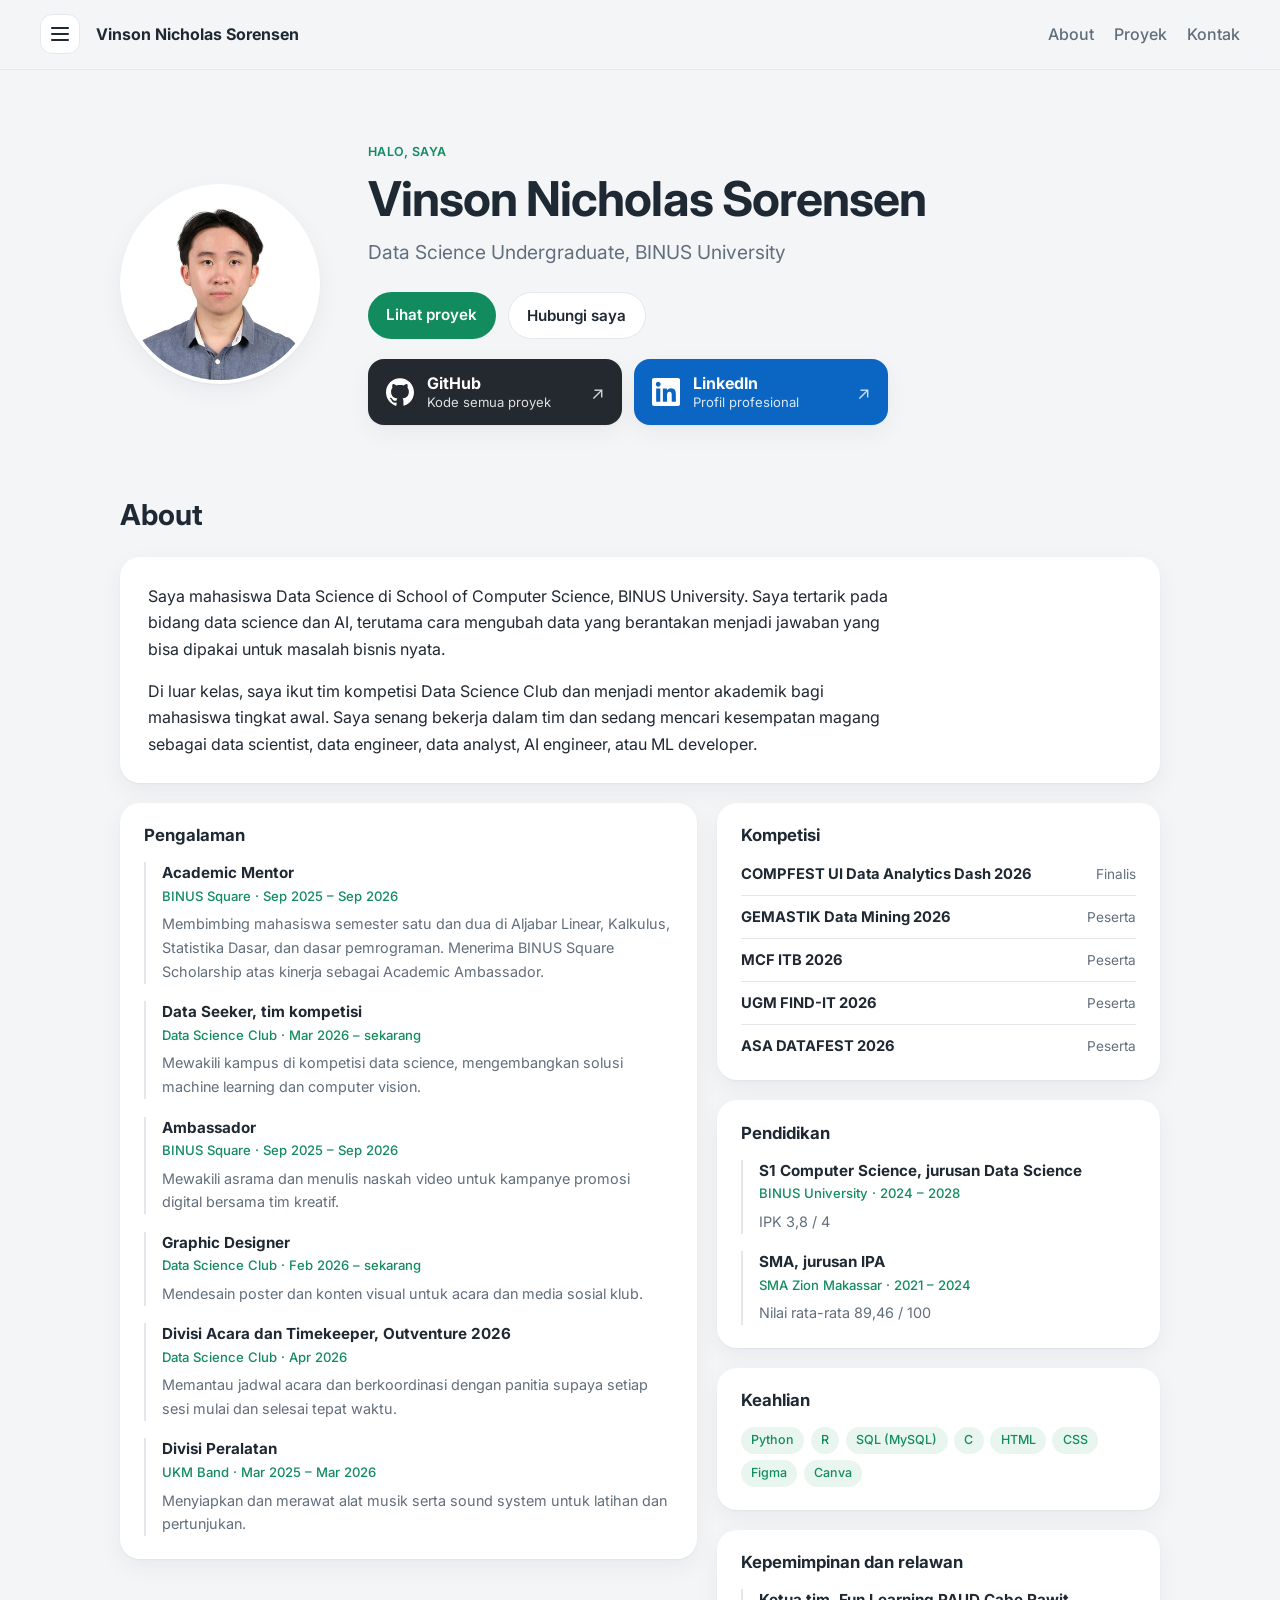
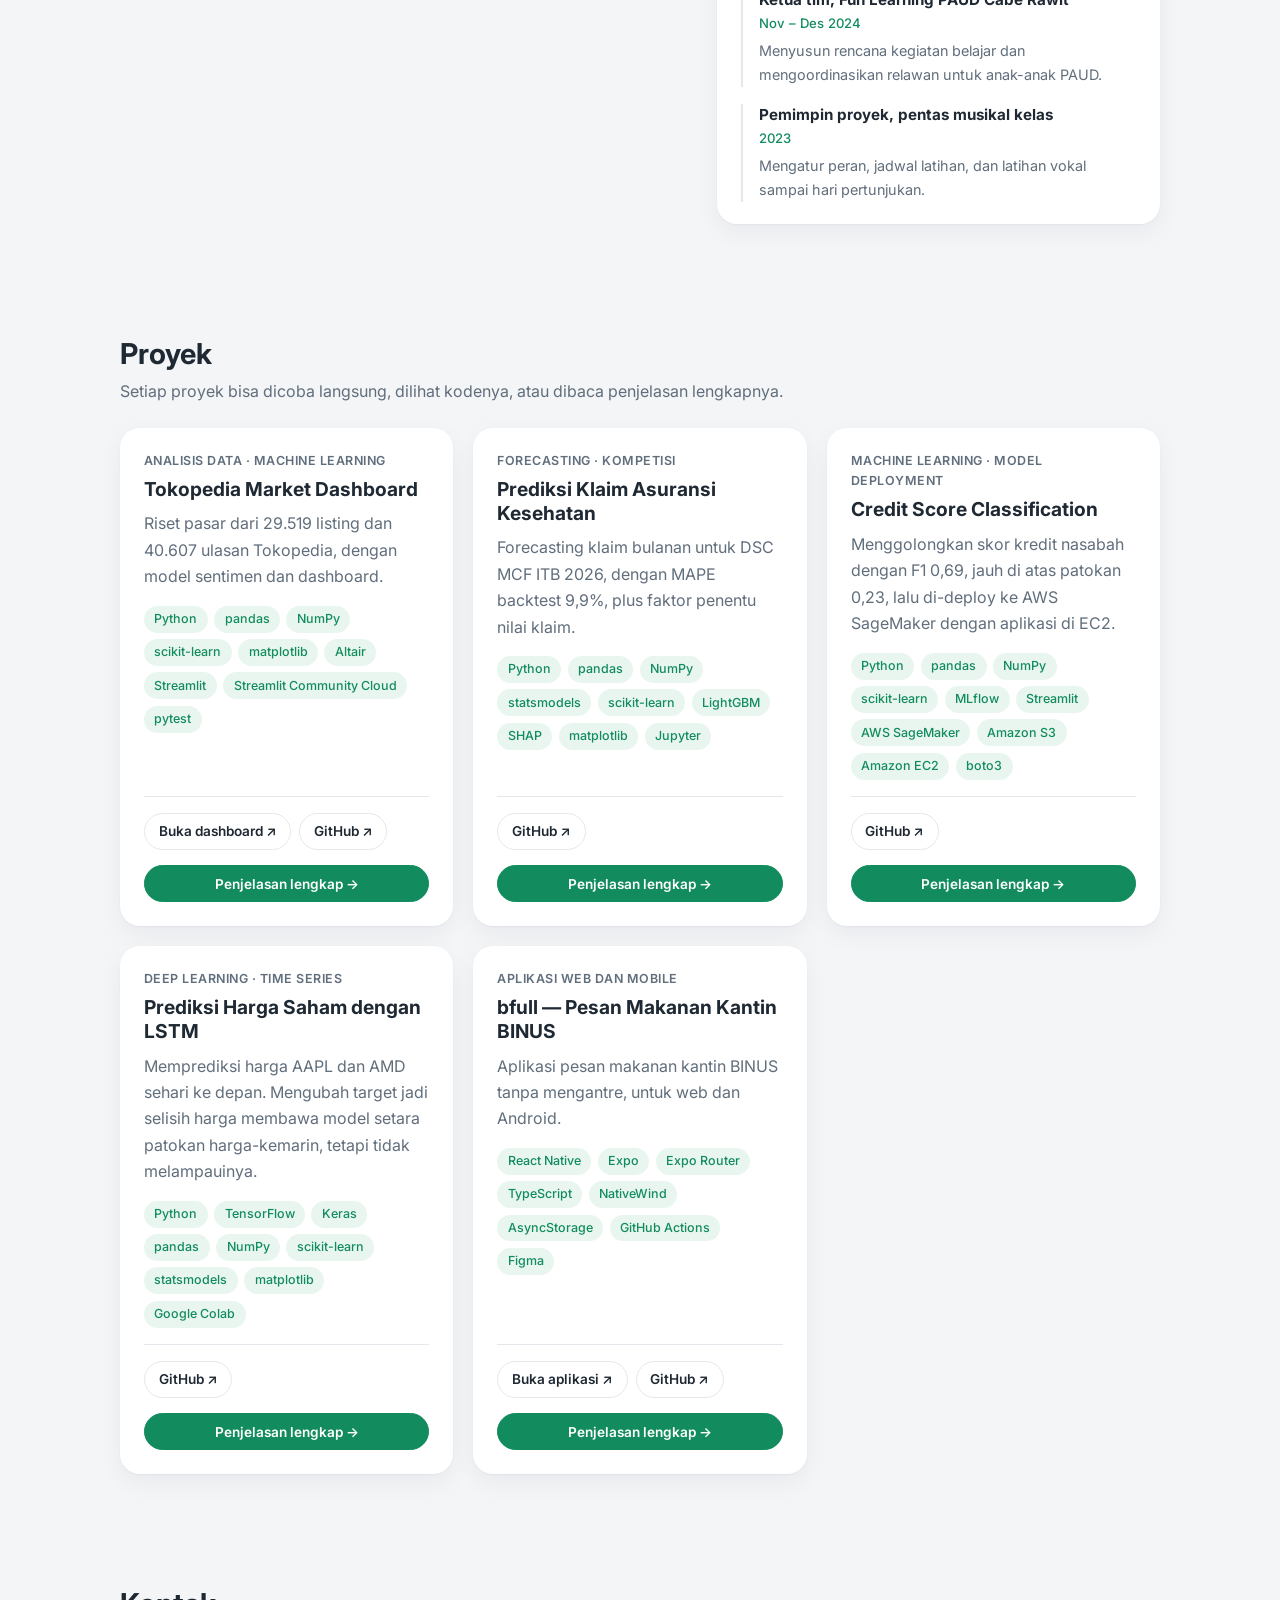
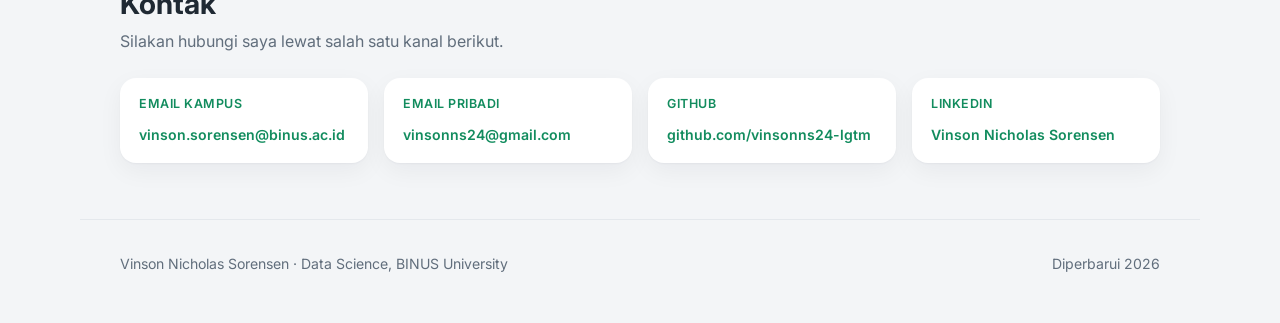
==== commit 2f0a80a4: "Lengkapi daftar teknologi di kartu dan halaman proyek Tag di kartu halaman utama kini memuat semua t" ====
--- a/index.html
+++ b/index.html
@@ -193,7 +193,7 @@
         <h3><a href="proyek/tokopedia.html">Tokopedia Market Dashboard</a></h3>
         <p>Riset pasar dari 29.519 listing dan 40.607 ulasan Tokopedia, dengan model sentimen dan dashboard.</p>
         <ul class="tag">
-          <li>pandas</li><li>scikit-learn</li><li>Streamlit</li>
+          <li>Python</li><li>pandas</li><li>NumPy</li><li>scikit-learn</li><li>matplotlib</li><li>Altair</li><li>Streamlit</li><li>Streamlit Community Cloud</li><li>pytest</li>
         </ul>
         <ul class="kartu-aksi">
           <li><a href="https://tokopedia-market-dashboard.streamlit.app/" target="_blank" rel="noopener">Buka dashboard ↗</a></li>
@@ -207,7 +207,7 @@
         <h3><a href="proyek/prediksi-klaim.html">Prediksi Klaim Asuransi Kesehatan</a></h3>
         <p>Forecasting klaim bulanan untuk DSC MCF ITB 2026, dengan MAPE backtest 9,9%, plus faktor penentu nilai klaim.</p>
         <ul class="tag">
-          <li>statsmodels</li><li>LightGBM</li><li>SHAP</li>
+          <li>Python</li><li>pandas</li><li>NumPy</li><li>statsmodels</li><li>scikit-learn</li><li>LightGBM</li><li>SHAP</li><li>matplotlib</li><li>Jupyter</li>
         </ul>
         <ul class="kartu-aksi">
           <li><a href="https://github.com/vinsonns24-lgtm/MCF-ITB-Klaim-Asuransi" target="_blank" rel="noopener">GitHub ↗</a></li>
@@ -220,7 +220,7 @@
         <h3><a href="proyek/credit-score.html">Credit Score Classification</a></h3>
         <p>Menggolongkan skor kredit nasabah dengan F1 0,69, jauh di atas patokan 0,23, lalu di-deploy ke AWS SageMaker dengan aplikasi di EC2.</p>
         <ul class="tag">
-          <li>scikit-learn</li><li>MLflow</li><li>AWS SageMaker</li>
+          <li>Python</li><li>pandas</li><li>NumPy</li><li>scikit-learn</li><li>MLflow</li><li>Streamlit</li><li>AWS SageMaker</li><li>Amazon S3</li><li>Amazon EC2</li><li>boto3</li>
         </ul>
         <!-- Belum ada demo online. Kalau nanti ada, tambahkan <li> "Buka aplikasi ↗" di urutan pertama. -->
         <ul class="kartu-aksi">
@@ -234,7 +234,7 @@
         <h3><a href="proyek/prediksi-saham.html">Prediksi Harga Saham dengan LSTM</a></h3>
         <p>Memprediksi harga AAPL dan AMD sehari ke depan. Mengubah target jadi selisih harga membawa model setara patokan harga-kemarin, tetapi tidak melampauinya.</p>
         <ul class="tag">
-          <li>TensorFlow</li><li>LSTM</li><li>statsmodels</li>
+          <li>Python</li><li>TensorFlow</li><li>Keras</li><li>pandas</li><li>NumPy</li><li>scikit-learn</li><li>statsmodels</li><li>matplotlib</li><li>Google Colab</li>
         </ul>
         <ul class="kartu-aksi">
           <li><a href="https://github.com/vinsonns24-lgtm/LSTM-StockPrediction" target="_blank" rel="noopener">GitHub ↗</a></li>
@@ -247,7 +247,7 @@
         <h3><a href="proyek/bfull.html">bfull — Pesan Makanan Kantin BINUS</a></h3>
         <p>Aplikasi pesan makanan kantin BINUS tanpa mengantre, untuk web dan Android.</p>
         <ul class="tag">
-          <li>React Native</li><li>Expo</li><li>TypeScript</li>
+          <li>React Native</li><li>Expo</li><li>Expo Router</li><li>TypeScript</li><li>NativeWind</li><li>AsyncStorage</li><li>GitHub Actions</li><li>Figma</li>
         </ul>
         <ul class="kartu-aksi">
           <li><a href="https://bfull-master.vercel.app/" target="_blank" rel="noopener">Buka aplikasi ↗</a></li>
